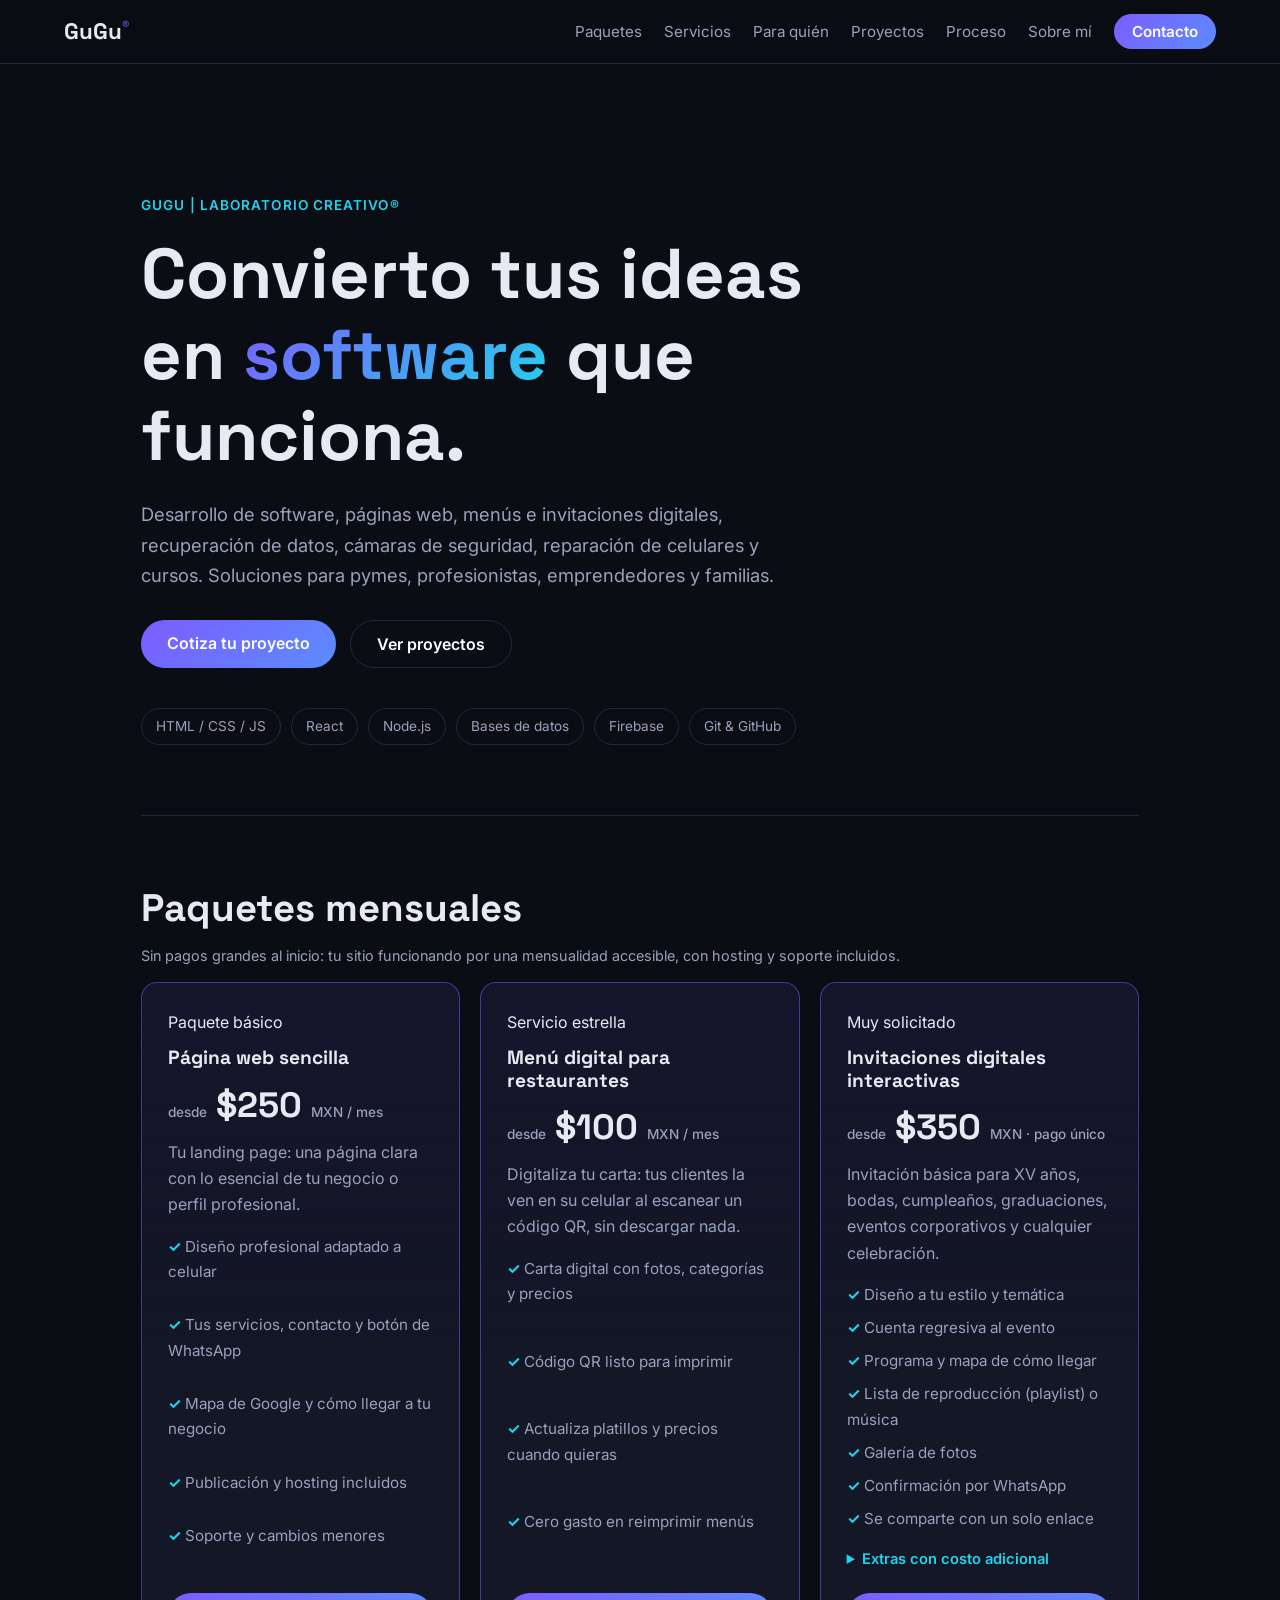
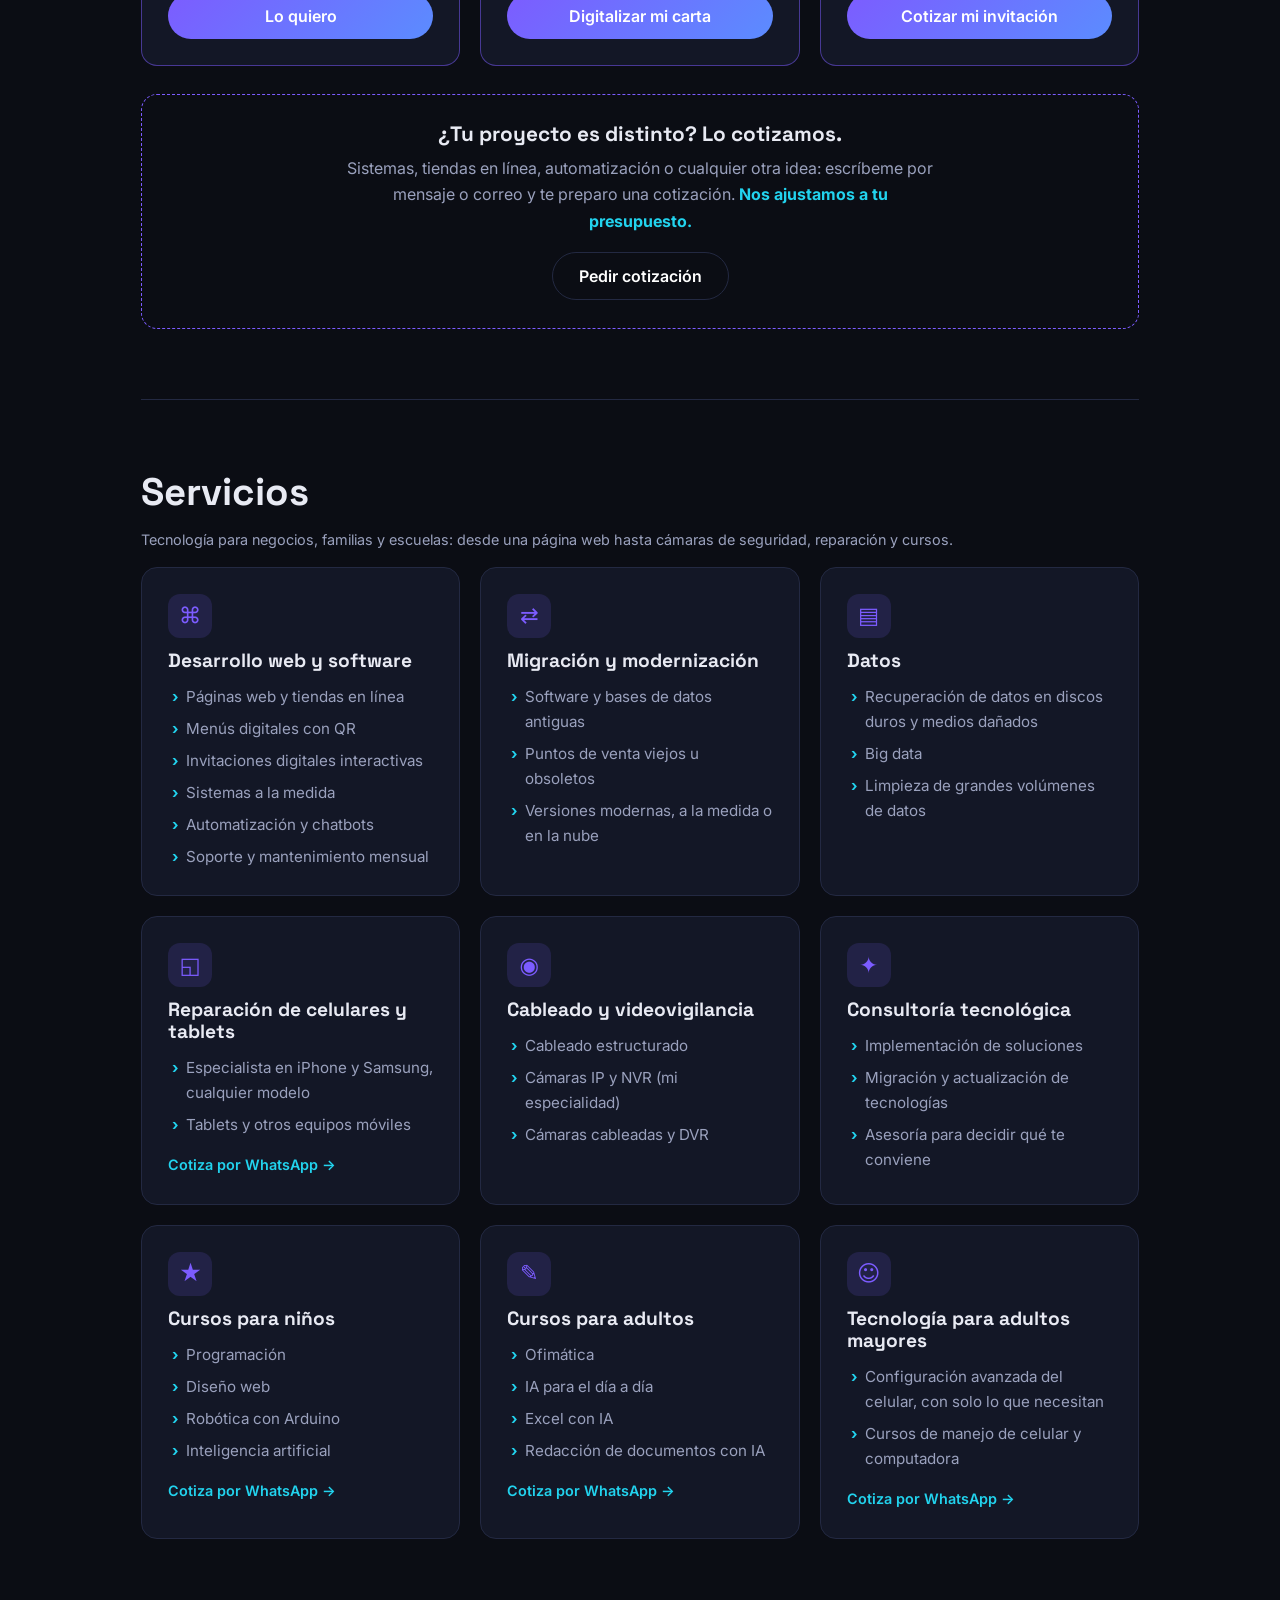
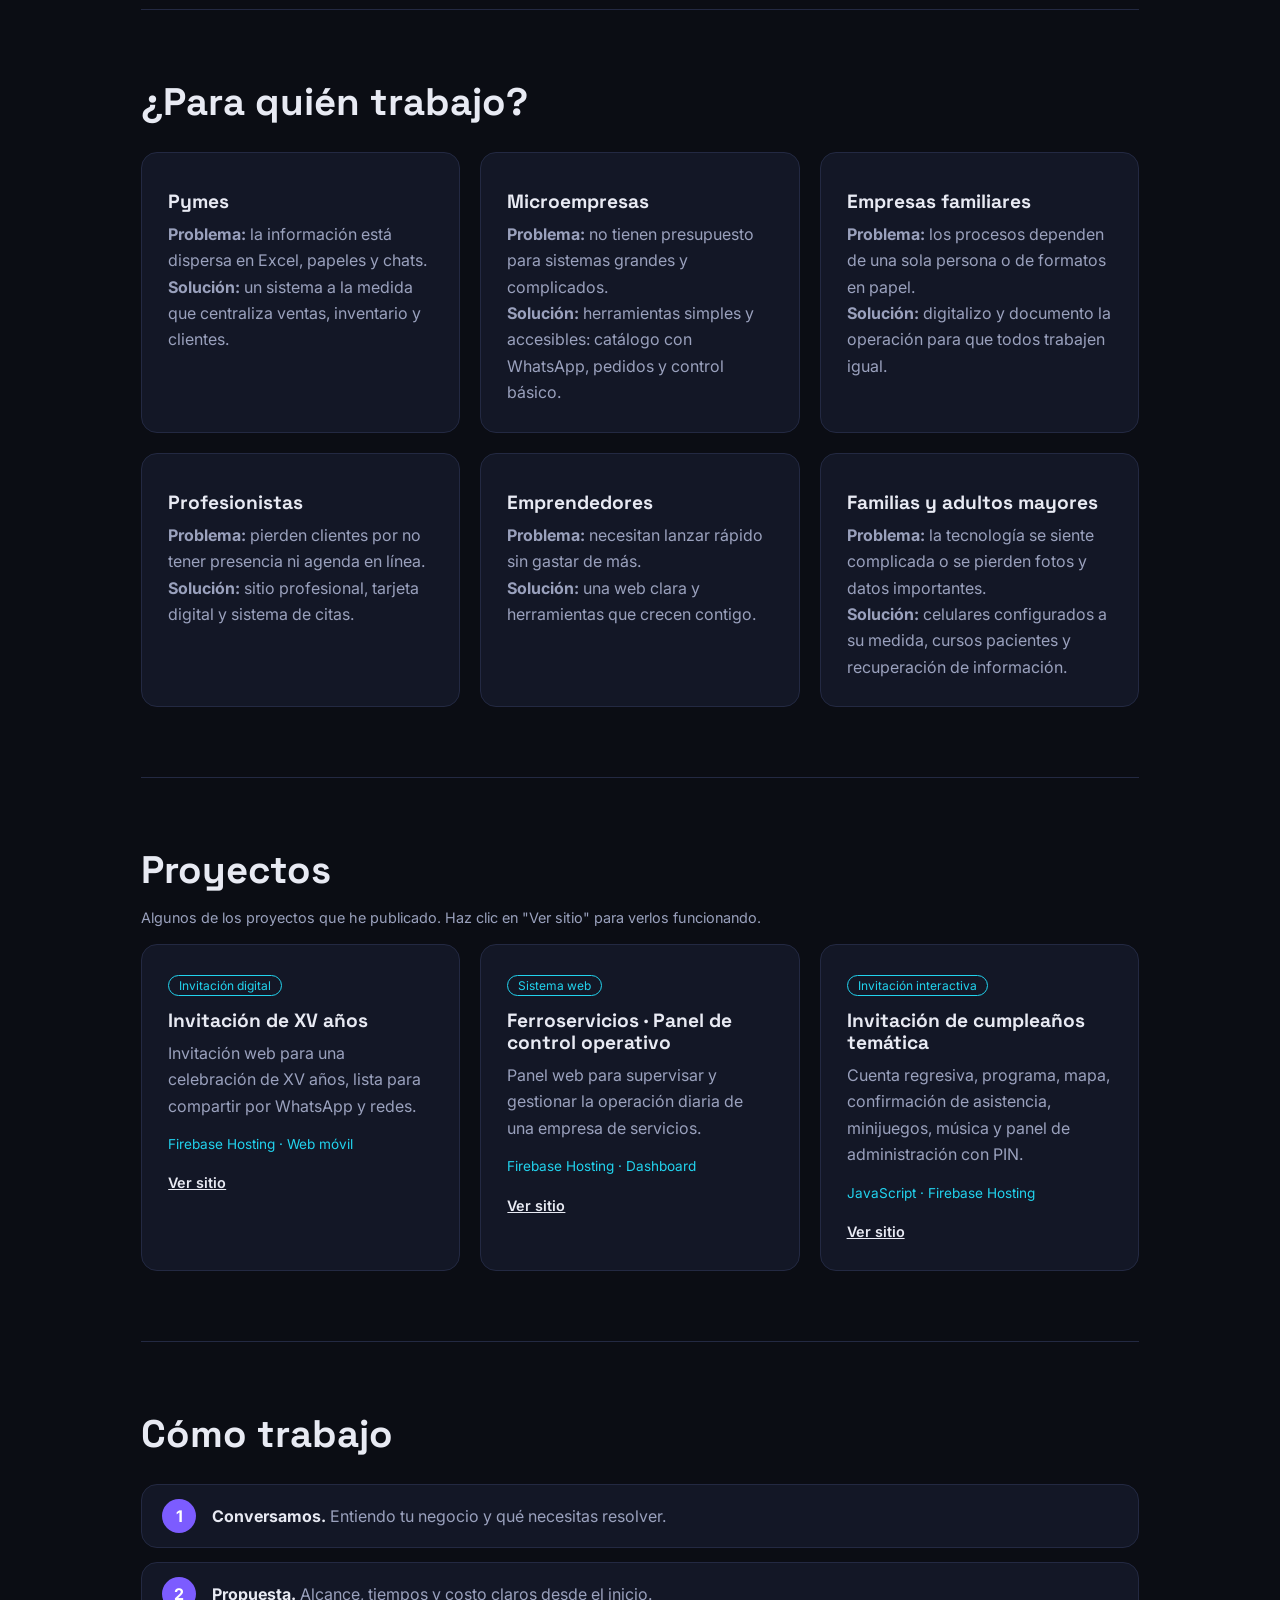
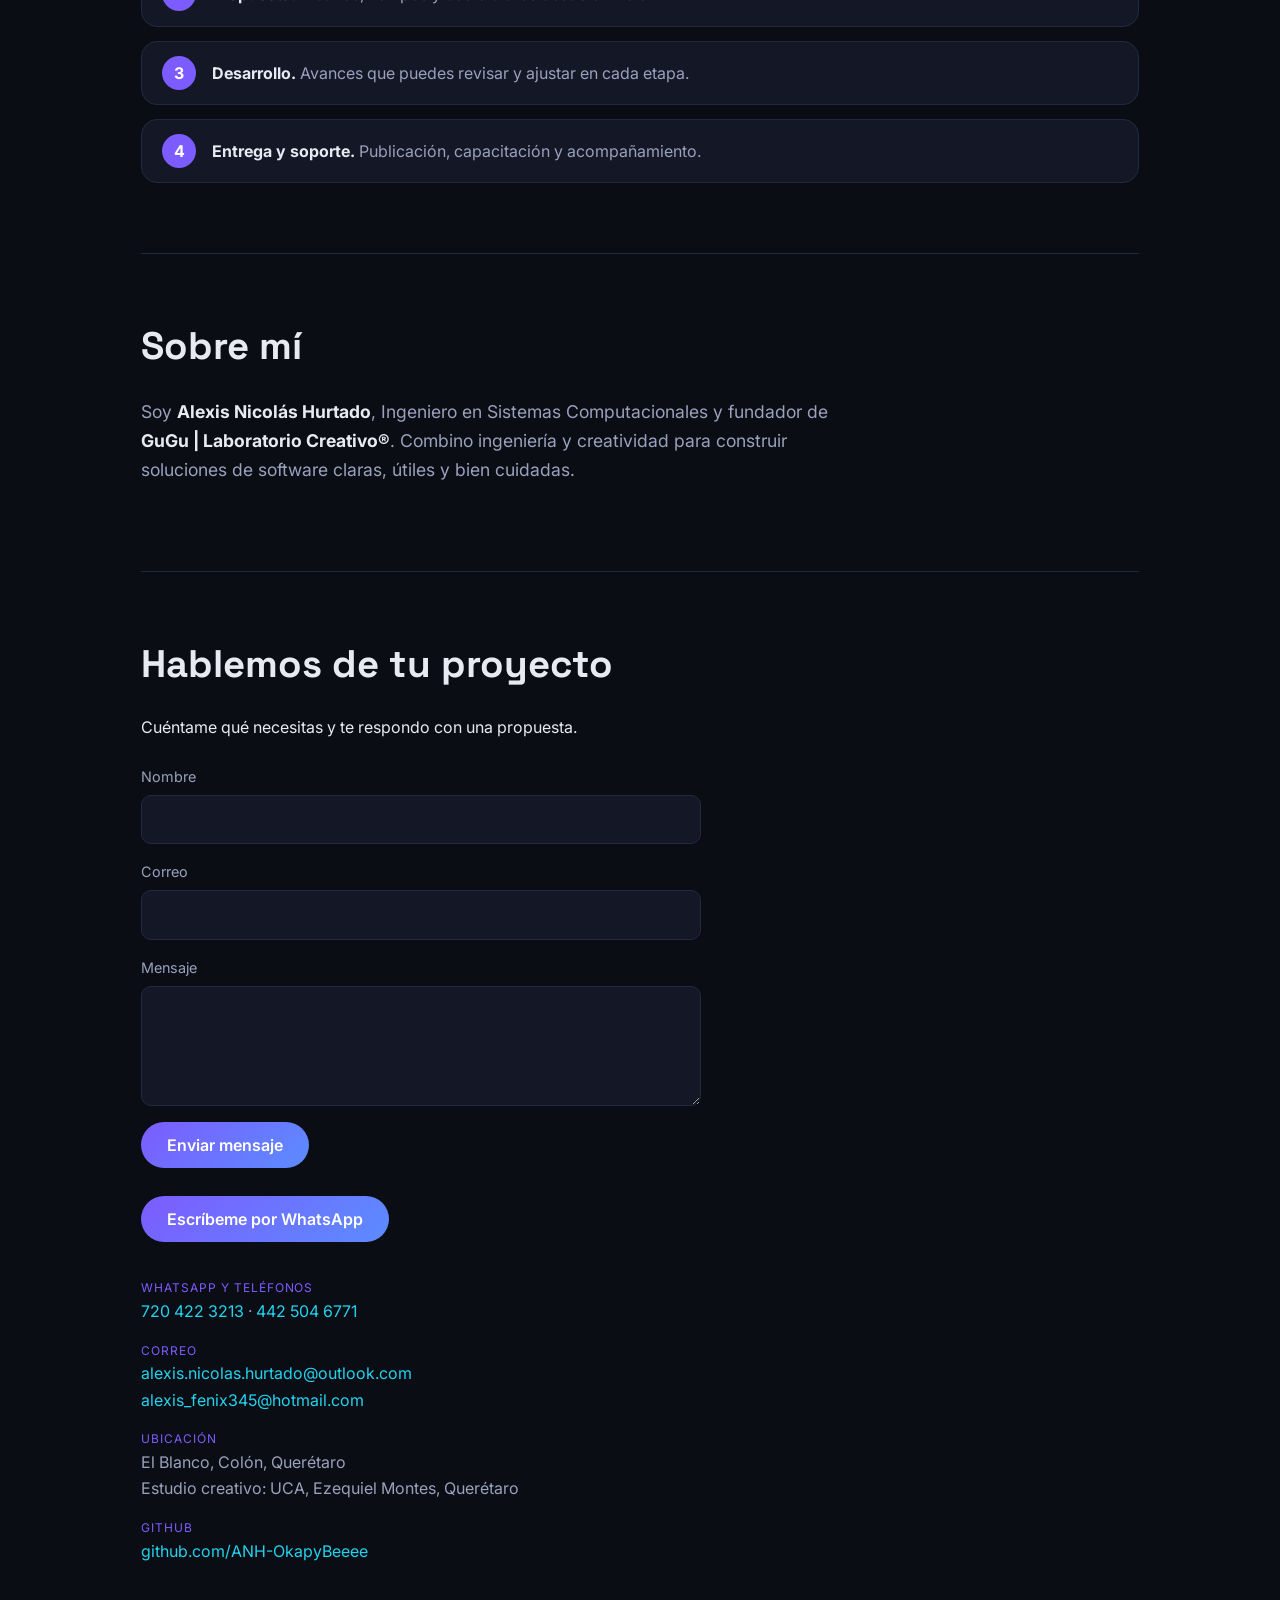
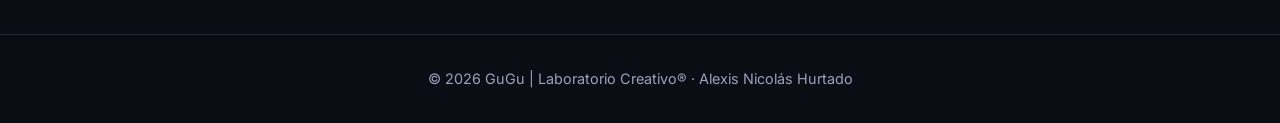
==== public/index.html @ ed6b451b "Sitio de GuGu | Laboratorio Creativo" ====
﻿<!doctype html>
<html lang="es">
<head>
  <meta charset="utf-8">
  <meta name="viewport" content="width=device-width, initial-scale=1">
  <title>GuGu | Laboratorio Creativo® — Desarrollo de software a la medida</title>
  <meta name="description" content="GuGu | Laboratorio Creativo®: desarrollo de sitios web, sistemas a la medida, apps y automatización por Alexis Nicolás Hurtado, Ingeniero en Sistemas Computacionales.">
  <meta name="author" content="Alexis Nicolás Hurtado">
  <meta property="og:title" content="GuGu | Laboratorio Creativo®">
  <meta property="og:description" content="Software a la medida: sitios web, sistemas, apps y automatización.">
  <meta property="og:type" content="website">
  <meta name="theme-color" content="#0b0d14">
  <link rel="icon" href="data:image/svg+xml,%3Csvg xmlns='http://www.w3.org/2000/svg' viewBox='0 0 100 100'%3E%3Crect width='100' height='100' rx='22' fill='%230b0d14'/%3E%3Ctext x='50' y='66' font-size='52' font-family='Arial' font-weight='700' text-anchor='middle' fill='%237c5cff'%3EG%3C/text%3E%3C/svg%3E">
  <link rel="preconnect" href="https://fonts.googleapis.com">
  <link rel="preconnect" href="https://fonts.gstatic.com" crossorigin>
  <link href="https://fonts.googleapis.com/css2?family=Space+Grotesk:wght@500;700&family=Inter:wght@400;500;600&display=swap" rel="stylesheet">
  <link rel="stylesheet" href="styles.css">
</head>
<body>
  <header class="nav">
    <a class="brand" href="#inicio">GuGu<span>®</span></a>
    <nav>
      <a href="#paquetes">Paquetes</a>
      <a href="#servicios">Servicios</a>
      <a href="#para-quien">Para quién</a>
      <a href="#proyectos">Proyectos</a>
      <a href="#proceso">Proceso</a>
      <a href="#sobre-mi">Sobre mí</a>
      <a class="btn btn-sm" href="#contacto">Contacto</a>
    </nav>
  </header>

  <main>
    <section id="inicio" class="hero">
      <p class="eyebrow">GuGu | Laboratorio Creativo®</p>
      <h1>Convierto tus ideas en <em>software</em> que funciona.</h1>
      <p class="lead">Desarrollo de software, páginas web, menús e invitaciones digitales, recuperación de datos, cámaras de seguridad, reparación de celulares y cursos. Soluciones para pymes, profesionistas, emprendedores y familias.</p>
      <div class="cta">
        <a class="btn" href="#contacto">Cotiza tu proyecto</a>
        <a class="btn btn-ghost" href="#proyectos">Ver proyectos</a>
      </div>
      <ul class="stack" aria-label="Tecnologías">
        <li>HTML / CSS / JS</li><li>React</li><li>Node.js</li><li>Bases de datos</li><li>Firebase</li><li>Git &amp; GitHub</li>
      </ul>
    </section>

    <section id="paquetes" class="section">
      <h2>Paquetes mensuales</h2>
      <p class="note">Sin pagos grandes al inicio: tu sitio funcionando por una mensualidad accesible, con hosting y soporte incluidos.</p>
      <div class="grid plans">
        <article class="card plan featured">
          <span class="tag">Paquete básico</span>
          <h3>Página web sencilla</h3>
          <p class="price"><small>desde</small> $250 <small>MXN / mes</small></p>
          <p>Tu landing page: una página clara con lo esencial de tu negocio o perfil profesional.</p>
          <ul>
            <li>Diseño profesional adaptado a celular</li>
            <li>Tus servicios, contacto y botón de WhatsApp</li>
            <li>Mapa de Google y cómo llegar a tu negocio</li>
            <li>Publicación y hosting incluidos</li>
            <li>Soporte y cambios menores</li>
          </ul>
          <a class="btn" href="#contacto">Lo quiero</a>
        </article>
        <article class="card plan featured">
          <span class="tag">Servicio estrella</span>
          <h3>Menú digital para restaurantes</h3>
          <p class="price"><small>desde</small> $100 <small>MXN / mes</small></p>
          <p>Digitaliza tu carta: tus clientes la ven en su celular al escanear un código QR, sin descargar nada.</p>
          <ul>
            <li>Carta digital con fotos, categorías y precios</li>
            <li>Código QR listo para imprimir</li>
            <li>Actualiza platillos y precios cuando quieras</li>
            <li>Cero gasto en reimprimir menús</li>
          </ul>
          <a class="btn" href="#contacto">Digitalizar mi carta</a>
        </article>
        <article class="card plan featured">
          <span class="tag">Muy solicitado</span>
          <h3>Invitaciones digitales interactivas</h3>
          <p class="price"><small>desde</small> $350 <small>MXN · pago único</small></p>
          <p>Invitación básica para XV años, bodas, cumpleaños, graduaciones, eventos corporativos y cualquier celebración.</p>
          <ul>
            <li>Diseño a tu estilo y temática</li>
            <li>Cuenta regresiva al evento</li>
            <li>Programa y mapa de cómo llegar</li>
            <li>Lista de reproducción (playlist) o música</li>
            <li>Galería de fotos</li>
            <li>Confirmación por WhatsApp</li>
            <li>Se comparte con un solo enlace</li>
          </ul>
          <details class="extras">
            <summary>Extras con costo adicional</summary>
            <ul>
              <li>QR único para cada invitado</li>
              <li>Lista de invitados y control de asistencia</li>
              <li>Pases personalizados con número de personas</li>
              <li>Confirmación de asistencia en línea con panel de administración</li>
              <li>Mesa de regalos y datos bancarios</li>
              <li>Minijuegos y experiencias interactivas</li>
              <li>Dominio propio y animaciones a la medida</li>
            </ul>
          </details>
          <a class="btn" href="#contacto">Cotizar mi invitación</a>
        </article>
      </div>
      <div class="budget">
        <h3>¿Tu proyecto es distinto? Lo cotizamos.</h3>
        <p>Sistemas, tiendas en línea, automatización o cualquier otra idea: escríbeme por mensaje o correo y te preparo una cotización. <strong>Nos ajustamos a tu presupuesto.</strong></p>
        <a class="btn btn-ghost" href="#contacto">Pedir cotización</a>
      </div>
    </section>

    <section id="servicios" class="section">
      <h2>Servicios</h2>
      <p class="note">Tecnología para negocios, familias y escuelas: desde una página web hasta cámaras de seguridad, reparación y cursos.</p>
      <div class="grid">
        <article class="card">
          <div class="icon">⌘</div>
          <h3>Desarrollo web y software</h3>
          <ul class="list">
            <li>Páginas web y tiendas en línea</li>
            <li>Menús digitales con QR</li>
            <li>Invitaciones digitales interactivas</li>
            <li>Sistemas a la medida</li>
            <li>Automatización y chatbots</li>
            <li>Soporte y mantenimiento mensual</li>
          </ul>
        </article>
        <article class="card">
          <div class="icon">⇄</div>
          <h3>Migración y modernización</h3>
          <ul class="list">
            <li>Software y bases de datos antiguas</li>
            <li>Puntos de venta viejos u obsoletos</li>
            <li>Versiones modernas, a la medida o en la nube</li>
          </ul>
        </article>
        <article class="card">
          <div class="icon">▤</div>
          <h3>Datos</h3>
          <ul class="list">
            <li>Recuperación de datos en discos duros y medios dañados</li>
            <li>Big data</li>
            <li>Limpieza de grandes volúmenes de datos</li>
          </ul>
        </article>
        <article class="card">
          <div class="icon">◱</div>
          <h3>Reparación de celulares y tablets</h3>
          <ul class="list">
            <li>Especialista en iPhone y Samsung, cualquier modelo</li>
            <li>Tablets y otros equipos móviles</li>
          </ul>
          <a class="quote" href="https://wa.me/527204223213?text=Hola%2C%20quiero%20cotizar%20la%20reparaci%C3%B3n%20de%20mi%20equipo" target="_blank" rel="noopener">Cotiza por WhatsApp →</a>
        </article>
        <article class="card">
          <div class="icon">◉</div>
          <h3>Cableado y videovigilancia</h3>
          <ul class="list">
            <li>Cableado estructurado</li>
            <li>Cámaras IP y NVR (mi especialidad)</li>
            <li>Cámaras cableadas y DVR</li>
          </ul>
        </article>
        <article class="card">
          <div class="icon">✦</div>
          <h3>Consultoría tecnológica</h3>
          <ul class="list">
            <li>Implementación de soluciones</li>
            <li>Migración y actualización de tecnologías</li>
            <li>Asesoría para decidir qué te conviene</li>
          </ul>
        </article>
        <article class="card">
          <div class="icon">★</div>
          <h3>Cursos para niños</h3>
          <ul class="list">
            <li>Programación</li>
            <li>Diseño web</li>
            <li>Robótica con Arduino</li>
            <li>Inteligencia artificial</li>
          </ul>
          <a class="quote" href="https://wa.me/527204223213?text=Hola%2C%20quiero%20informes%20de%20los%20cursos%20para%20ni%C3%B1os" target="_blank" rel="noopener">Cotiza por WhatsApp →</a>
        </article>
        <article class="card">
          <div class="icon">✎</div>
          <h3>Cursos para adultos</h3>
          <ul class="list">
            <li>Ofimática</li>
            <li>IA para el día a día</li>
            <li>Excel con IA</li>
            <li>Redacción de documentos con IA</li>
          </ul>
          <a class="quote" href="https://wa.me/527204223213?text=Hola%2C%20quiero%20informes%20de%20los%20cursos%20para%20adultos" target="_blank" rel="noopener">Cotiza por WhatsApp →</a>
        </article>
        <article class="card">
          <div class="icon">☺</div>
          <h3>Tecnología para adultos mayores</h3>
          <ul class="list">
            <li>Configuración avanzada del celular, con solo lo que necesitan</li>
            <li>Cursos de manejo de celular y computadora</li>
          </ul>
          <a class="quote" href="https://wa.me/527204223213?text=Hola%2C%20quiero%20informes%20para%20un%20adulto%20mayor" target="_blank" rel="noopener">Cotiza por WhatsApp →</a>
        </article>
      </div>
    </section>

    <section id="para-quien" class="section">
      <h2>¿Para quién trabajo?</h2>
      <div class="grid">
        <article class="card">
          <h3>Pymes</h3>
          <p class="who"><strong>Problema:</strong> la información está dispersa en Excel, papeles y chats.</p>
          <p><strong>Solución:</strong> un sistema a la medida que centraliza ventas, inventario y clientes.</p>
        </article>
        <article class="card">
          <h3>Microempresas</h3>
          <p class="who"><strong>Problema:</strong> no tienen presupuesto para sistemas grandes y complicados.</p>
          <p><strong>Solución:</strong> herramientas simples y accesibles: catálogo con WhatsApp, pedidos y control básico.</p>
        </article>
        <article class="card">
          <h3>Empresas familiares</h3>
          <p class="who"><strong>Problema:</strong> los procesos dependen de una sola persona o de formatos en papel.</p>
          <p><strong>Solución:</strong> digitalizo y documento la operación para que todos trabajen igual.</p>
        </article>
        <article class="card">
          <h3>Profesionistas</h3>
          <p class="who"><strong>Problema:</strong> pierden clientes por no tener presencia ni agenda en línea.</p>
          <p><strong>Solución:</strong> sitio profesional, tarjeta digital y sistema de citas.</p>
        </article>
        <article class="card">
          <h3>Emprendedores</h3>
          <p class="who"><strong>Problema:</strong> necesitan lanzar rápido sin gastar de más.</p>
          <p><strong>Solución:</strong> una web clara y herramientas que crecen contigo.</p>
        </article>
        <article class="card">
          <h3>Familias y adultos mayores</h3>
          <p class="who"><strong>Problema:</strong> la tecnología se siente complicada o se pierden fotos y datos importantes.</p>
          <p><strong>Solución:</strong> celulares configurados a su medida, cursos pacientes y recuperación de información.</p>
        </article>
      </div>
    </section>

    <section id="proyectos" class="section">
      <h2>Proyectos</h2>
      <p class="note">Algunos de los proyectos que he publicado. Haz clic en "Ver sitio" para verlos funcionando.</p>
      <div class="grid">
        <article class="card project">
          <span class="tag">Invitación digital</span>
          <h3>Invitación de XV años</h3>
          <p>Invitación web para una celebración de XV años, lista para compartir por WhatsApp y redes.</p>
          <p class="tech">Firebase Hosting · Web móvil</p>
          <div class="links"><a href="https://misxv-betzylupita-gugulab.web.app/" target="_blank" rel="noopener">Ver sitio</a></div>
        </article>
        <article class="card project">
          <span class="tag">Sistema web</span>
          <h3>Ferroservicios · Panel de control operativo</h3>
          <p>Panel web para supervisar y gestionar la operación diaria de una empresa de servicios.</p>
          <p class="tech">Firebase Hosting · Dashboard</p>
          <div class="links"><a href="https://sio-fs-tk.web.app/" target="_blank" rel="noopener">Ver sitio</a></div>
        </article>
        <article class="card project">
          <span class="tag">Invitación interactiva</span>
          <h3>Invitación de cumpleaños temática</h3>
          <p>Cuenta regresiva, programa, mapa, confirmación de asistencia, minijuegos, música y panel de administración con PIN.</p>
          <p class="tech">JavaScript · Firebase Hosting</p>
          <div class="links"><a href="https://micumple-zaid-emmanuel-gugulab.web.app/" target="_blank" rel="noopener">Ver sitio</a></div>
        </article>
      </div>
    </section>

    <section id="proceso" class="section">
      <h2>Cómo trabajo</h2>
      <ol class="steps">
        <li><strong>Conversamos.</strong> Entiendo tu negocio y qué necesitas resolver.</li>
        <li><strong>Propuesta.</strong> Alcance, tiempos y costo claros desde el inicio.</li>
        <li><strong>Desarrollo.</strong> Avances que puedes revisar y ajustar en cada etapa.</li>
        <li><strong>Entrega y soporte.</strong> Publicación, capacitación y acompañamiento.</li>
      </ol>
    </section>

    <section id="sobre-mi" class="section about">
      <h2>Sobre mí</h2>
      <p>Soy <strong>Alexis Nicolás Hurtado</strong>, Ingeniero en Sistemas Computacionales y fundador de <strong>GuGu | Laboratorio Creativo®</strong>. Combino ingeniería y creatividad para construir soluciones de software claras, útiles y bien cuidadas.</p>
    </section>

    <section id="contacto" class="section contact">
      <h2>Hablemos de tu proyecto</h2>
      <p>Cuéntame qué necesitas y te respondo con una propuesta.</p>
      <form id="form">
        <label>Nombre<input name="nombre" required autocomplete="name"></label>
        <label>Correo<input name="correo" type="email" required autocomplete="email"></label>
        <label>Mensaje<textarea name="mensaje" rows="4" required></textarea></label>
        <button class="btn" type="submit">Enviar mensaje</button>
      </form>
      <p class="wa"><a class="btn" href="https://wa.me/527204223213?text=Hola%2C%20quiero%20cotizar%20un%20proyecto" target="_blank" rel="noopener">Escríbeme por WhatsApp</a></p>
      <ul class="info">
        <li><span>WhatsApp y teléfonos</span>
          <a href="https://wa.me/527204223213" target="_blank" rel="noopener">720 422 3213</a> · <a href="https://wa.me/524425046771" target="_blank" rel="noopener">442 504 6771</a></li>
        <li><span>Correo</span>
          <a id="mail" href="mailto:alexis.nicolas.hurtado@outlook.com">alexis.nicolas.hurtado@outlook.com</a><br>
          <a href="mailto:alexis_fenix345@hotmail.com">alexis_fenix345@hotmail.com</a></li>
        <li><span>Ubicación</span> El Blanco, Colón, Querétaro<br>Estudio creativo: UCA, Ezequiel Montes, Querétaro</li>
        <li><span>GitHub</span> <a href="https://github.com/ANH-OkapyBeeee" target="_blank" rel="noopener">github.com/ANH-OkapyBeeee</a></li>
      </ul>
    </section>
  </main>

  <footer>
    <p>© <span id="year"></span> GuGu | Laboratorio Creativo® · Alexis Nicolás Hurtado</p>
  </footer>

  <script src="script.js"></script>
</body>
</html>
---- public/styles.css ----
:root {
  --bg: #0b0d14;
  --surface: #131726;
  --border: #232942;
  --text: #e8eaf3;
  --muted: #9aa1bd;
  --accent: #7c5cff;
  --accent-2: #22d3ee;
  --radius: 16px;
}

* { box-sizing: border-box; }
html { scroll-behavior: smooth; }

body {
  margin: 0;
  background: var(--bg);
  color: var(--text);
  font: 400 1rem/1.65 "Inter", system-ui, sans-serif;
}

h1, h2, h3, .brand { font-family: "Space Grotesk", "Inter", sans-serif; line-height: 1.15; }
a { color: inherit; }

.nav {
  position: sticky; top: 0; z-index: 10;
  display: flex; justify-content: space-between; align-items: center;
  padding: 14px max(16px, 5vw);
  background: rgba(11, 13, 20, .85);
  backdrop-filter: blur(10px);
  border-bottom: 1px solid var(--border);
}
.brand { font-weight: 700; font-size: 1.4rem; text-decoration: none; }
.brand span { color: var(--accent); font-size: .9rem; vertical-align: super; }
.nav nav { display: flex; align-items: center; gap: 22px; }
.nav nav a { text-decoration: none; color: var(--muted); font-size: .95rem; }
.nav nav a:hover { color: var(--text); }

.btn {
  display: inline-block;
  padding: 13px 26px;
  border: 0; border-radius: 999px;
  background: linear-gradient(135deg, var(--accent), #5b8cff);
  color: #fff !important;
  font: 600 1rem "Inter", sans-serif;
  text-decoration: none; cursor: pointer;
  transition: transform .15s, box-shadow .15s;
}
.btn:hover { transform: translateY(-2px); box-shadow: 0 10px 30px rgba(124, 92, 255, .35); }
.btn-sm { padding: 8px 18px; font-size: .9rem; }
.btn-ghost { background: transparent; border: 1px solid var(--border); }
.btn-ghost:hover { border-color: var(--accent); box-shadow: none; }

main { max-width: 1100px; margin: 0 auto; padding: 0 max(16px, 4vw); }

.hero { padding: clamp(60px, 12vw, 130px) 0 70px; }
.eyebrow { color: var(--accent-2); font-weight: 600; letter-spacing: .08em; text-transform: uppercase; font-size: .85rem; margin: 0 0 18px; }
.hero h1 { font-size: clamp(2.3rem, 6vw, 4.4rem); margin: 0 0 22px; max-width: 16ch; }
.hero em { font-style: normal; background: linear-gradient(135deg, var(--accent), var(--accent-2)); -webkit-background-clip: text; background-clip: text; color: transparent; }
.lead { color: var(--muted); font-size: 1.15rem; max-width: 56ch; }
.cta { display: flex; flex-wrap: wrap; gap: 14px; margin: 30px 0 40px; }
.stack { display: flex; flex-wrap: wrap; gap: 10px; list-style: none; padding: 0; margin: 0; }
.stack li { padding: 6px 14px; border: 1px solid var(--border); border-radius: 999px; color: var(--muted); font-size: .85rem; }

.section { padding: 70px 0; border-top: 1px solid var(--border); }
.section h2 { font-size: clamp(1.7rem, 3.5vw, 2.4rem); margin: 0 0 28px; }
.note { color: var(--muted); font-size: .9rem; margin-top: -14px; }

.grid { display: grid; grid-template-columns: repeat(auto-fit, minmax(240px, 1fr)); gap: 20px; }
.card {
  background: var(--surface);
  border: 1px solid var(--border);
  border-radius: var(--radius);
  padding: 26px;
  transition: border-color .2s, transform .2s;
}
.card:hover { border-color: var(--accent); transform: translateY(-3px); }
.card h3 { margin: 12px 0 8px; font-size: 1.2rem; }
.card p { margin: 0; color: var(--muted); }
.icon { width: 44px; height: 44px; display: grid; place-items: center; border-radius: 12px; background: rgba(124, 92, 255, .15); color: var(--accent); font-size: 1.4rem; }

.plans { grid-template-columns: repeat(auto-fit, minmax(270px, 1fr)); }
.plan { display: flex; flex-direction: column; }
.plan.featured { border-color: rgba(124, 92, 255, .5); background: linear-gradient(180deg, rgba(124, 92, 255, .1), var(--surface) 55%); }
.plan .tag, .project .tag { align-self: flex-start; }
.price { font: 700 2.2rem "Space Grotesk", sans-serif; color: var(--text) !important; margin: 4px 0 12px !important; }
.price small { font: 500 .85rem "Inter", sans-serif; color: var(--muted); }
.plan ul { list-style: none; padding: 0; margin: 16px 0 24px; display: grid; gap: 8px; color: var(--muted); font-size: .95rem; flex: 1; }
.plan li::before { content: "✓ "; color: var(--accent-2); font-weight: 700; }
.extras { margin: -8px 0 22px; color: var(--muted); font-size: .92rem; }
.extras summary { cursor: pointer; color: var(--accent-2); font-weight: 600; }
.extras ul { margin: 12px 0 0; flex: none; }
.plan .btn { text-align: center; }
.budget { margin-top: 28px; padding: 28px; border: 1px dashed var(--accent); border-radius: var(--radius); text-align: center; }
.budget h3 { margin: 0 0 8px; font-size: 1.3rem; }
.budget p { color: var(--muted); max-width: 60ch; margin: 0 auto 18px; }
.budget strong { color: var(--accent-2); }

.project .tag { font-size: .75rem; color: var(--accent-2); border: 1px solid var(--accent-2); border-radius: 999px; padding: 2px 10px; }
.project .tech { margin-top: 14px; font-size: .85rem; color: var(--accent-2); }
.links { display: flex; gap: 16px; margin-top: 16px; font-weight: 600; font-size: .9rem; }
.links a { color: var(--text); }
.links a[aria-disabled="true"] { opacity: .45; pointer-events: none; }

.steps { list-style: none; counter-reset: s; padding: 0; margin: 0; display: grid; gap: 14px; }
.steps li { counter-increment: s; position: relative; padding: 18px 20px 18px 70px; background: var(--surface); border: 1px solid var(--border); border-radius: var(--radius); color: var(--muted); }
.steps li::before { content: counter(s); position: absolute; left: 20px; top: 50%; transform: translateY(-50%); width: 34px; height: 34px; display: grid; place-items: center; border-radius: 50%; background: var(--accent); color: #fff; font-weight: 700; }
.steps strong { color: var(--text); }

.about p { max-width: 65ch; color: var(--muted); font-size: 1.1rem; }
.about strong { color: var(--text); }

.contact form { display: grid; gap: 16px; max-width: 560px; margin-top: 24px; }
.contact label { display: grid; gap: 6px; font-size: .9rem; color: var(--muted); }
.contact input, .contact textarea {
  padding: 12px 14px;
  background: var(--surface); color: var(--text);
  border: 1px solid var(--border); border-radius: 10px;
  font: inherit;
}
.contact input:focus, .contact textarea:focus { outline: 2px solid var(--accent); border-color: transparent; }
.contact button { justify-self: start; }
.wa { margin: 28px 0 0; }
.info { list-style: none; padding: 0; margin: 36px 0 0; display: grid; gap: 16px; color: var(--muted); }
.info span { display: block; font-size: .75rem; letter-spacing: .08em; text-transform: uppercase; color: var(--accent); }
.info a { color: var(--accent-2); text-decoration: none; }
.info a:hover { text-decoration: underline; }

footer { text-align: center; padding: 32px 16px; border-top: 1px solid var(--border); color: var(--muted); font-size: .9rem; }
footer p { margin: 0; }

@media (max-width: 720px) {
  .nav nav a:not(.btn) { display: none; }
}
@media (prefers-reduced-motion: reduce) {
  * { transition: none !important; scroll-behavior: auto !important; }
}

.quote { display: inline-block; margin-top: 16px; color: var(--accent-2); font-weight: 600; font-size: .9rem; text-decoration: none; }
.quote:hover { text-decoration: underline; }
.card ul.list { list-style: none; padding: 0; margin: 12px 0 0; display: grid; gap: 7px; color: var(--muted); font-size: .95rem; }
.card ul.list li { padding-left: 18px; position: relative; }
.card ul.list li::before { content: "›"; position: absolute; left: 4px; color: var(--accent-2); font-weight: 700; }
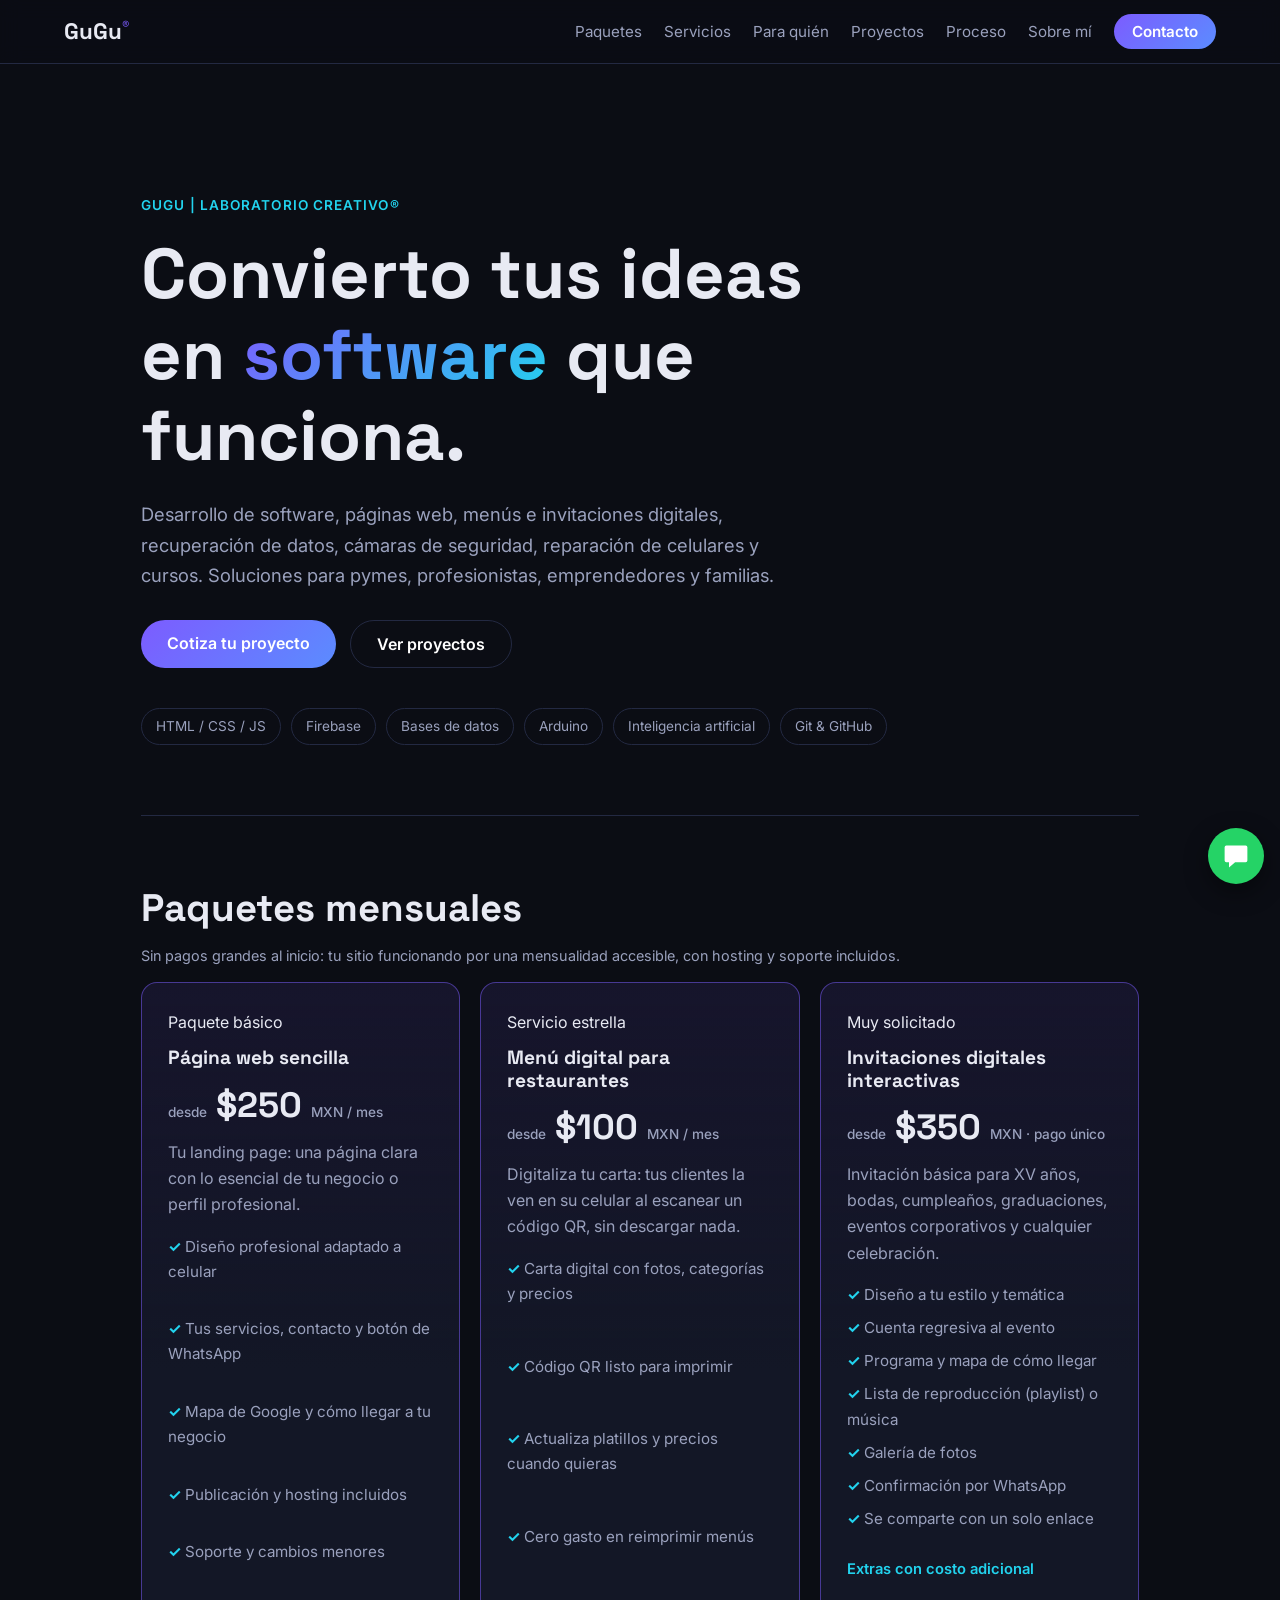
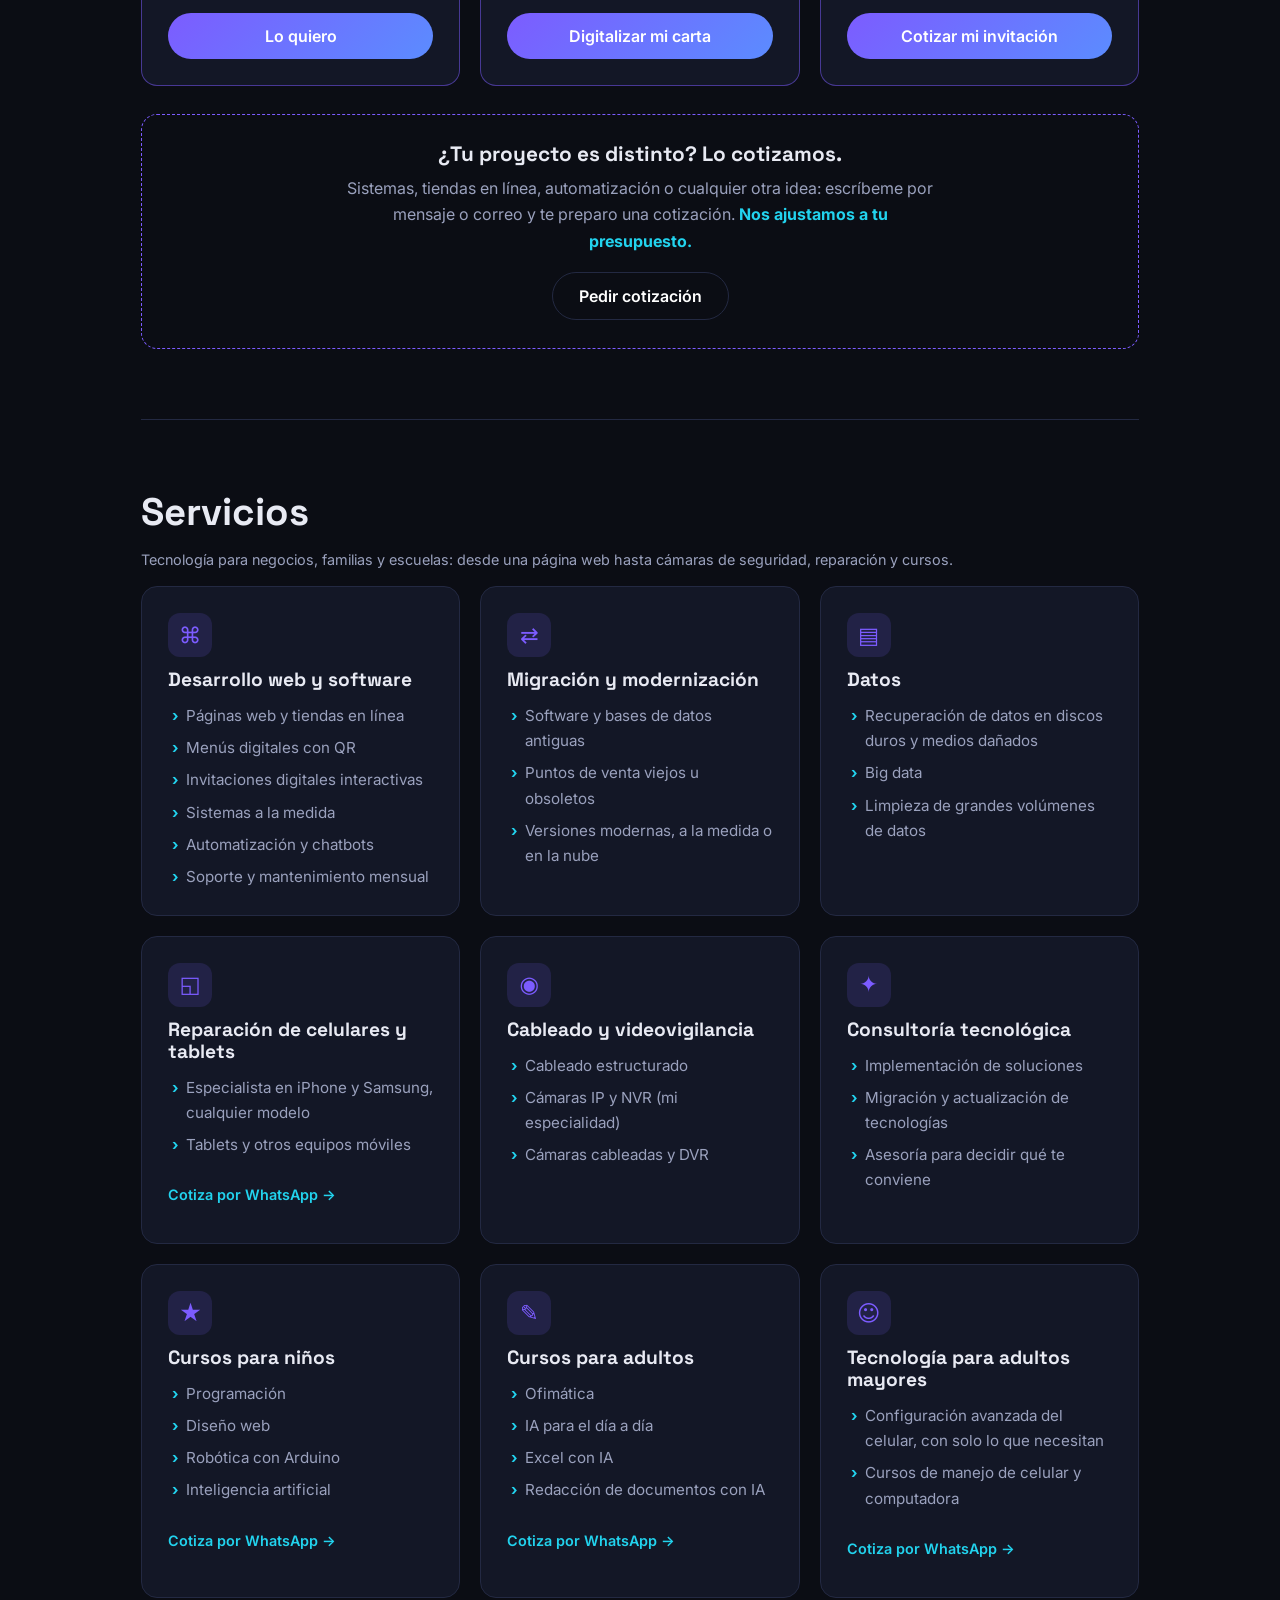
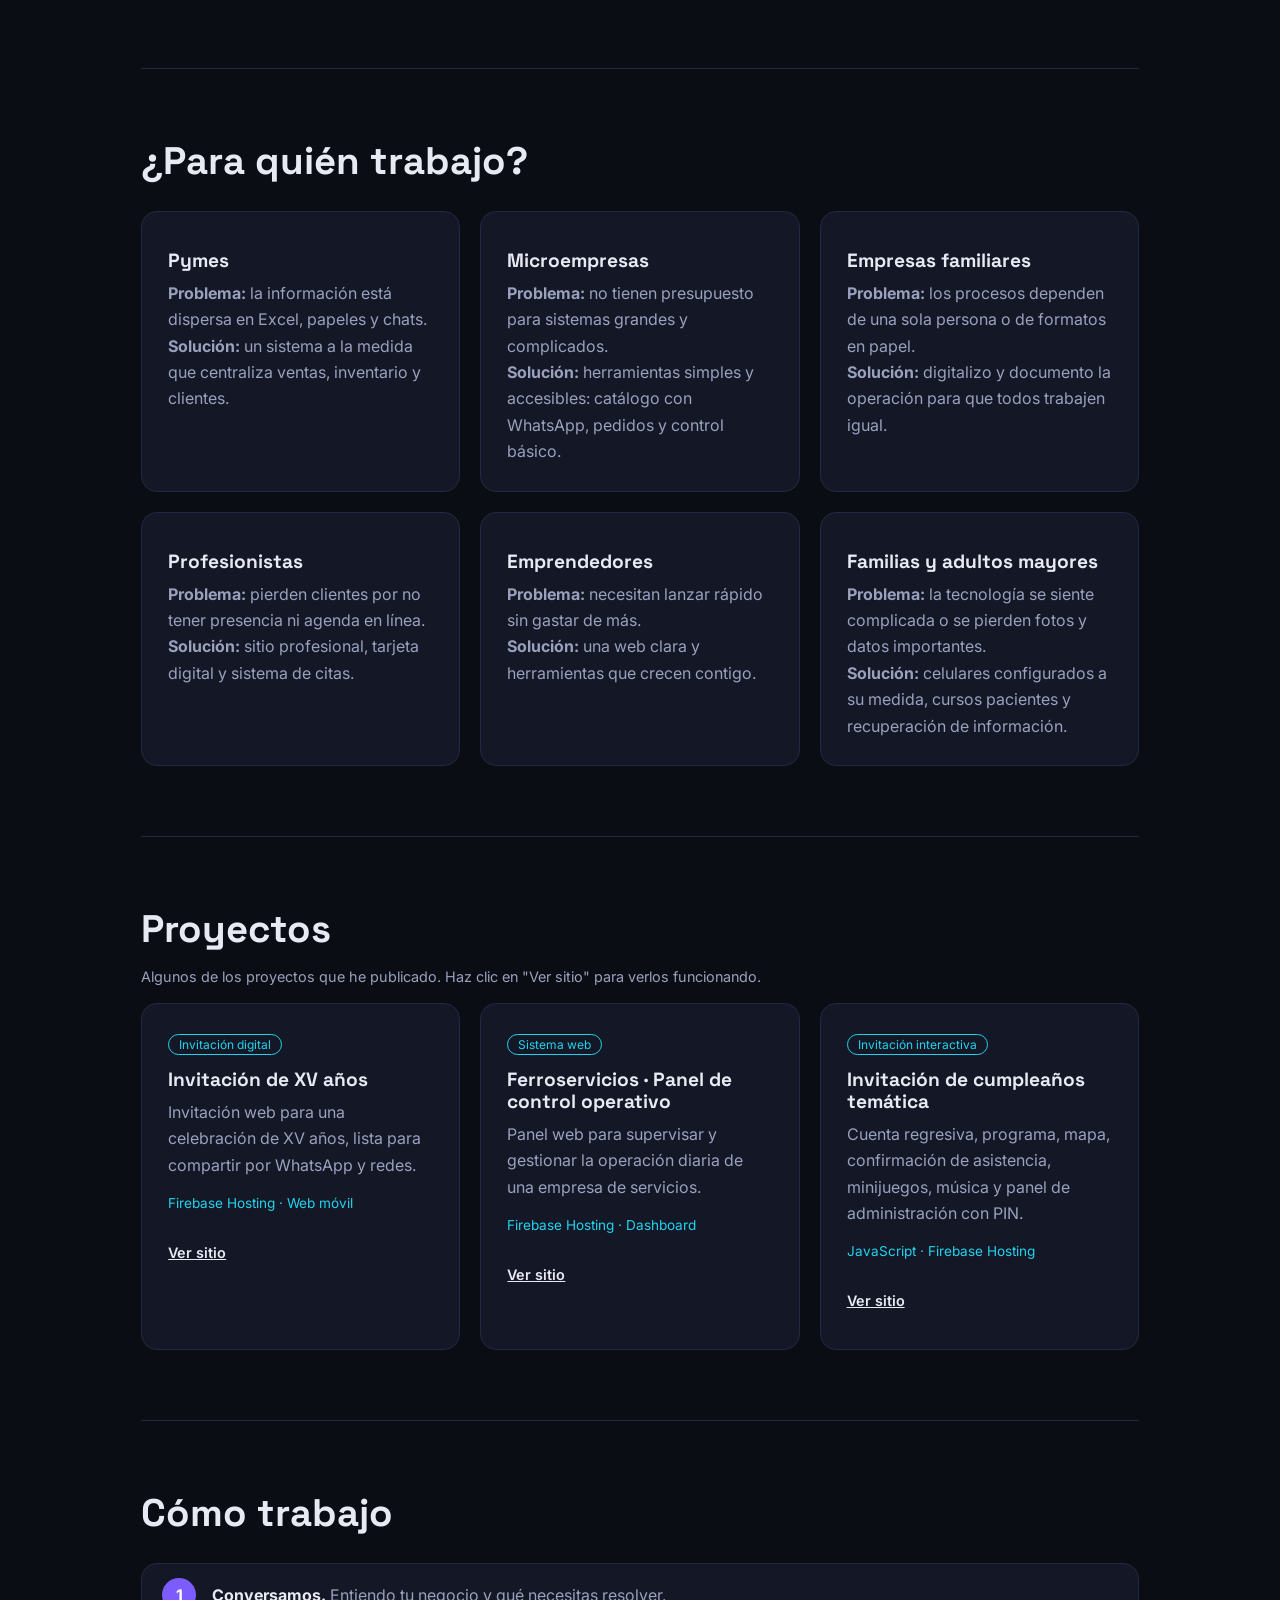
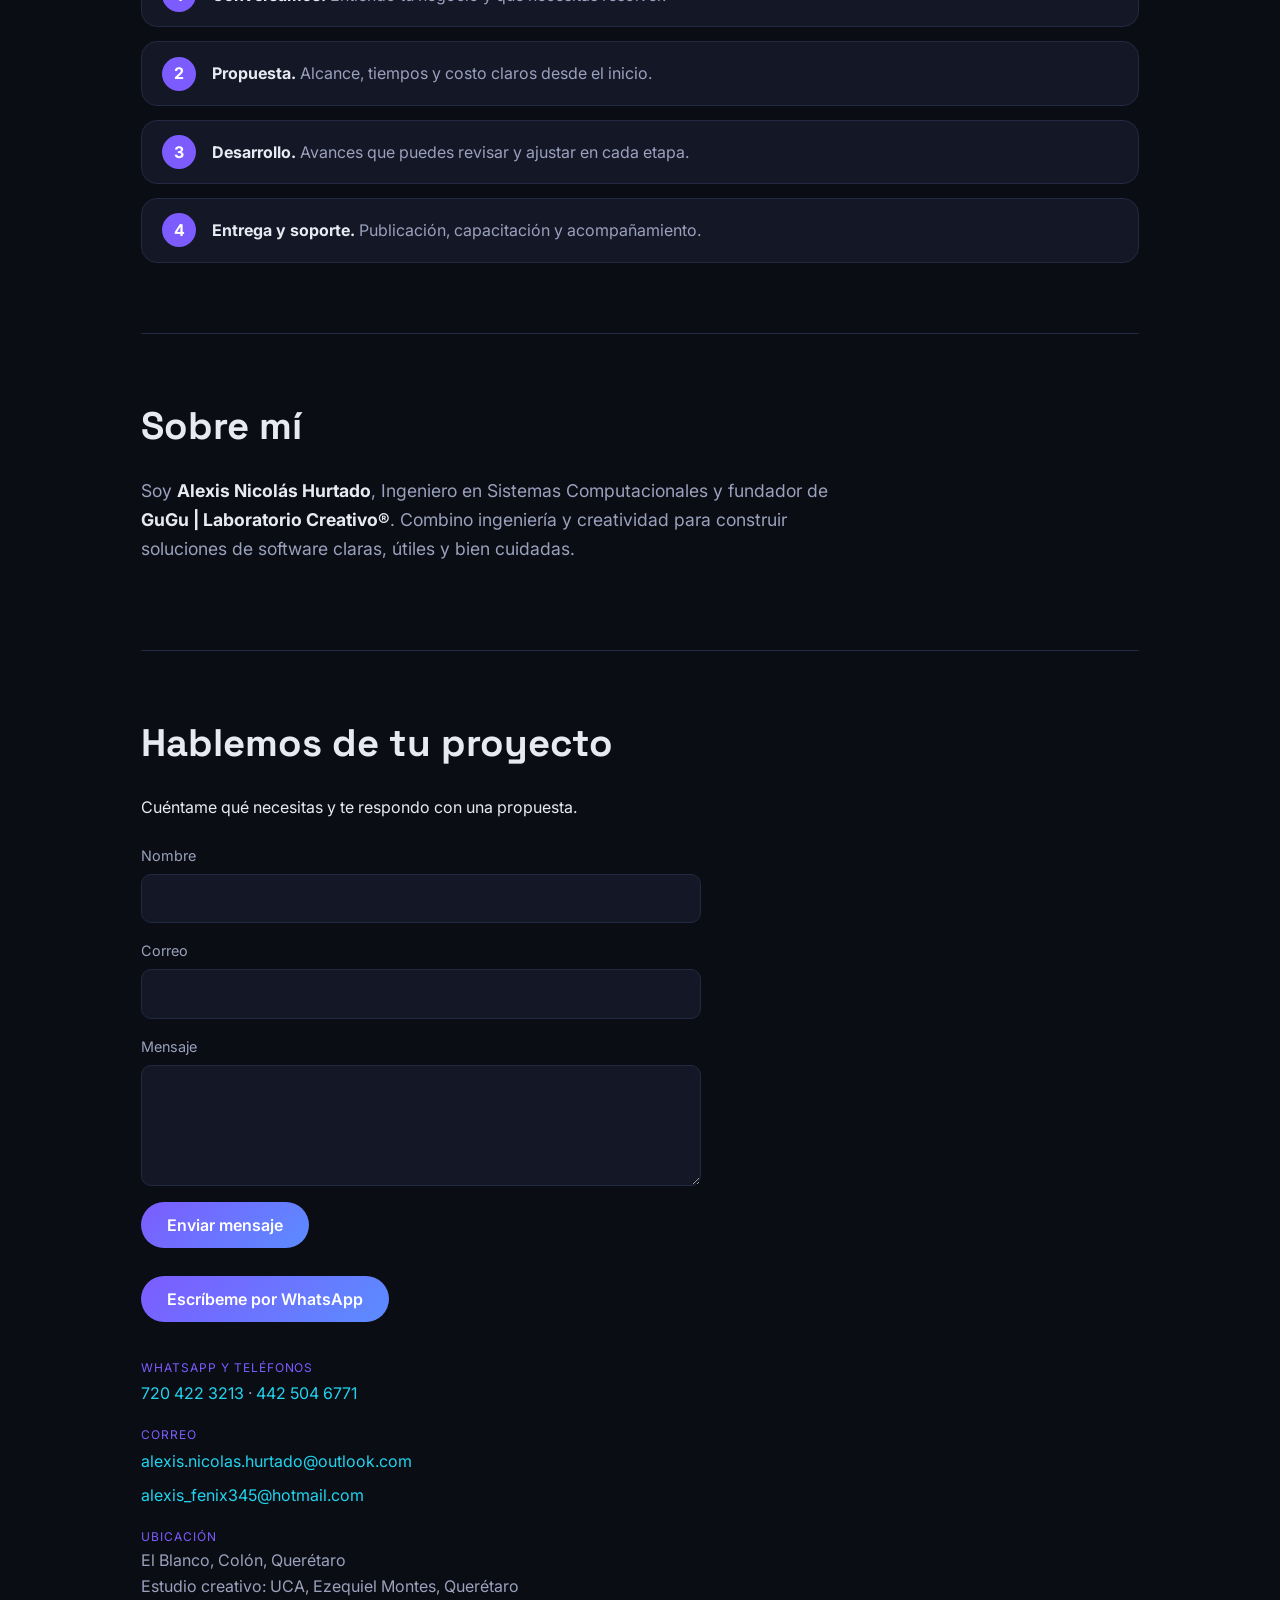
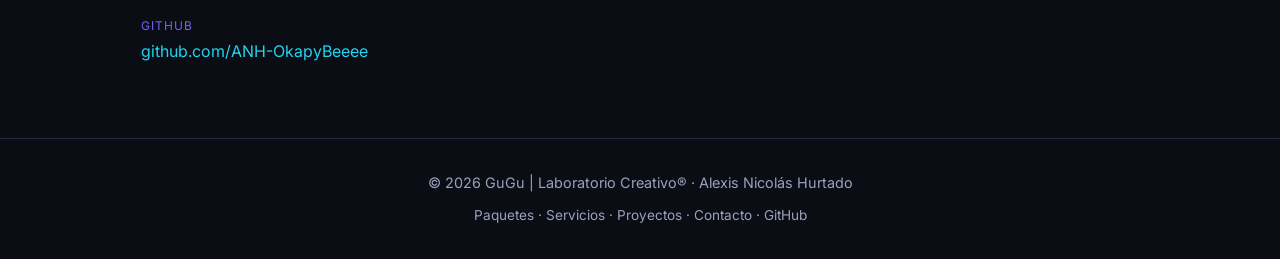
==== commit 77fd0566: "Mejoras: SEO, accesibilidad, WhatsApp flotante, 404 y cabeceras de seguridad" ====
--- a/public/index.html
+++ b/public/index.html
@@ -10,6 +10,25 @@
   <meta property="og:description" content="Software a la medida: sitios web, sistemas, apps y automatización.">
   <meta property="og:type" content="website">
   <meta name="theme-color" content="#0b0d14">
+  <link rel="canonical" href="https://gugu-lab.web.app/">
+  <meta property="og:url" content="https://gugu-lab.web.app/">
+  <meta property="og:locale" content="es_MX">
+  <meta property="og:site_name" content="GuGu | Laboratorio Creativo®">
+  <meta name="twitter:card" content="summary">
+  <script type="application/ld+json">
+  {
+    "@context": "https://schema.org",
+    "@type": "ProfessionalService",
+    "name": "GuGu | Laboratorio Creativo®",
+    "url": "https://gugu-lab.web.app/",
+    "founder": { "@type": "Person", "name": "Alexis Nicolás Hurtado" },
+    "email": "alexis.nicolas.hurtado@outlook.com",
+    "telephone": "+527204223213",
+    "areaServed": "Querétaro, México",
+    "address": { "@type": "PostalAddress", "addressLocality": "Colón", "addressRegion": "Querétaro", "addressCountry": "MX" },
+    "description": "Desarrollo de software, páginas web, menús e invitaciones digitales, recuperación de datos, videovigilancia, reparación de celulares y cursos."
+  }
+  </script>
   <link rel="icon" href="data:image/svg+xml,%3Csvg xmlns='http://www.w3.org/2000/svg' viewBox='0 0 100 100'%3E%3Crect width='100' height='100' rx='22' fill='%230b0d14'/%3E%3Ctext x='50' y='66' font-size='52' font-family='Arial' font-weight='700' text-anchor='middle' fill='%237c5cff'%3EG%3C/text%3E%3C/svg%3E">
   <link rel="preconnect" href="https://fonts.googleapis.com">
   <link rel="preconnect" href="https://fonts.gstatic.com" crossorigin>
@@ -17,10 +36,11 @@
   <link rel="stylesheet" href="styles.css">
 </head>
 <body>
+  <a class="skip" href="#paquetes">Ir al contenido</a>
   <header class="nav">
     <a class="brand" href="#inicio">GuGu<span>®</span></a>
     <nav>
-      <a href="#paquetes">Paquetes</a>
+      <a class="keep" href="#paquetes">Paquetes</a>
       <a href="#servicios">Servicios</a>
       <a href="#para-quien">Para quién</a>
       <a href="#proyectos">Proyectos</a>
@@ -40,7 +60,7 @@
         <a class="btn btn-ghost" href="#proyectos">Ver proyectos</a>
       </div>
       <ul class="stack" aria-label="Tecnologías">
-        <li>HTML / CSS / JS</li><li>React</li><li>Node.js</li><li>Bases de datos</li><li>Firebase</li><li>Git &amp; GitHub</li>
+        <li>HTML / CSS / JS</li><li>Firebase</li><li>Bases de datos</li><li>Arduino</li><li>Inteligencia artificial</li><li>Git &amp; GitHub</li>
       </ul>
     </section>
 
@@ -60,7 +80,7 @@
             <li>Publicación y hosting incluidos</li>
             <li>Soporte y cambios menores</li>
           </ul>
-          <a class="btn" href="#contacto">Lo quiero</a>
+          <a class="btn" href="https://wa.me/527204223213?text=Hola%2C%20me%20interesa%20el%20paquete%20de%20p%C3%A1gina%20web%20sencilla" target="_blank" rel="noopener">Lo quiero</a>
         </article>
         <article class="card plan featured">
           <span class="tag">Servicio estrella</span>
@@ -73,7 +93,7 @@
             <li>Actualiza platillos y precios cuando quieras</li>
             <li>Cero gasto en reimprimir menús</li>
           </ul>
-          <a class="btn" href="#contacto">Digitalizar mi carta</a>
+          <a class="btn" href="https://wa.me/527204223213?text=Hola%2C%20quiero%20digitalizar%20la%20carta%20de%20mi%20restaurante%20con%20QR" target="_blank" rel="noopener">Digitalizar mi carta</a>
         </article>
         <article class="card plan featured">
           <span class="tag">Muy solicitado</span>
@@ -101,7 +121,7 @@
               <li>Dominio propio y animaciones a la medida</li>
             </ul>
           </details>
-          <a class="btn" href="#contacto">Cotizar mi invitación</a>
+          <a class="btn" href="https://wa.me/527204223213?text=Hola%2C%20quiero%20cotizar%20una%20invitaci%C3%B3n%20digital" target="_blank" rel="noopener">Cotizar mi invitación</a>
         </article>
       </div>
       <div class="budget">
@@ -309,8 +329,12 @@
 
   <footer>
     <p>© <span id="year"></span> GuGu | Laboratorio Creativo® · Alexis Nicolás Hurtado</p>
+    <p class="foot-links"><a href="#paquetes">Paquetes</a> · <a href="#servicios">Servicios</a> · <a href="#proyectos">Proyectos</a> · <a href="#contacto">Contacto</a> · <a href="https://github.com/ANH-OkapyBeeee" target="_blank" rel="noopener">GitHub</a></p>
   </footer>
 
+  <a class="wa-float" href="https://wa.me/527204223213?text=Hola%2C%20quiero%20informes" target="_blank" rel="noopener" aria-label="Escríbeme por WhatsApp">
+    <svg viewBox="0 0 32 32" width="28" height="28" aria-hidden="true"><path fill="currentColor" d="M5 4h22a2 2 0 0 1 2 2v15a2 2 0 0 1-2 2H15l-7 6v-6H5a2 2 0 0 1-2-2V6a2 2 0 0 1 2-2z"/></svg>
+  </a>
   <script src="script.js"></script>
 </body>
 </html>
--- a/public/styles.css
+++ b/public/styles.css
@@ -1,4 +1,4 @@
-:root {
+﻿:root {
   --bg: #0b0d14;
   --surface: #131726;
   --border: #232942;
@@ -130,7 +130,7 @@
 footer p { margin: 0; }
 
 @media (max-width: 720px) {
-  .nav nav a:not(.btn) { display: none; }
+  .nav nav a:not(.btn):not(.keep) { display: none; }
 }
 @media (prefers-reduced-motion: reduce) {
   * { transition: none !important; scroll-behavior: auto !important; }
@@ -141,3 +141,18 @@
 .card ul.list { list-style: none; padding: 0; margin: 12px 0 0; display: grid; gap: 7px; color: var(--muted); font-size: .95rem; }
 .card ul.list li { padding-left: 18px; position: relative; }
 .card ul.list li::before { content: "›"; position: absolute; left: 4px; color: var(--accent-2); font-weight: 700; }
+
+/* Mejoras: accesibilidad, anclas, objetivos táctiles y WhatsApp flotante */
+section[id] { scroll-margin-top: 76px; }
+:focus-visible { outline: 3px solid var(--accent-2); outline-offset: 3px; border-radius: 6px; }
+.skip { position: absolute; left: 12px; top: -60px; z-index: 30; padding: 10px 16px; background: var(--accent); color: #fff; border-radius: 8px; text-decoration: none; }
+.skip:focus { top: 10px; }
+.links a, .quote, .extras summary, .info a { display: inline-flex; align-items: center; min-height: 44px; }
+.info a { min-height: 32px; }
+.info li br + a { margin-top: 2px; }
+.foot-links { margin-top: 10px !important; font-size: .85rem; }
+.foot-links a { color: var(--muted); text-decoration: none; }
+.foot-links a:hover { color: var(--text); }
+.wa-float { position: fixed; right: 16px; bottom: 16px; z-index: 20; width: 56px; height: 56px; display: grid; place-items: center; border-radius: 50%; background: #25d366; color: #fff; box-shadow: 0 8px 24px rgba(0, 0, 0, .45); transition: transform .15s; }
+.wa-float:hover { transform: scale(1.08); }
+@media (max-width: 720px) { .nav nav a.keep { display: inline; } }
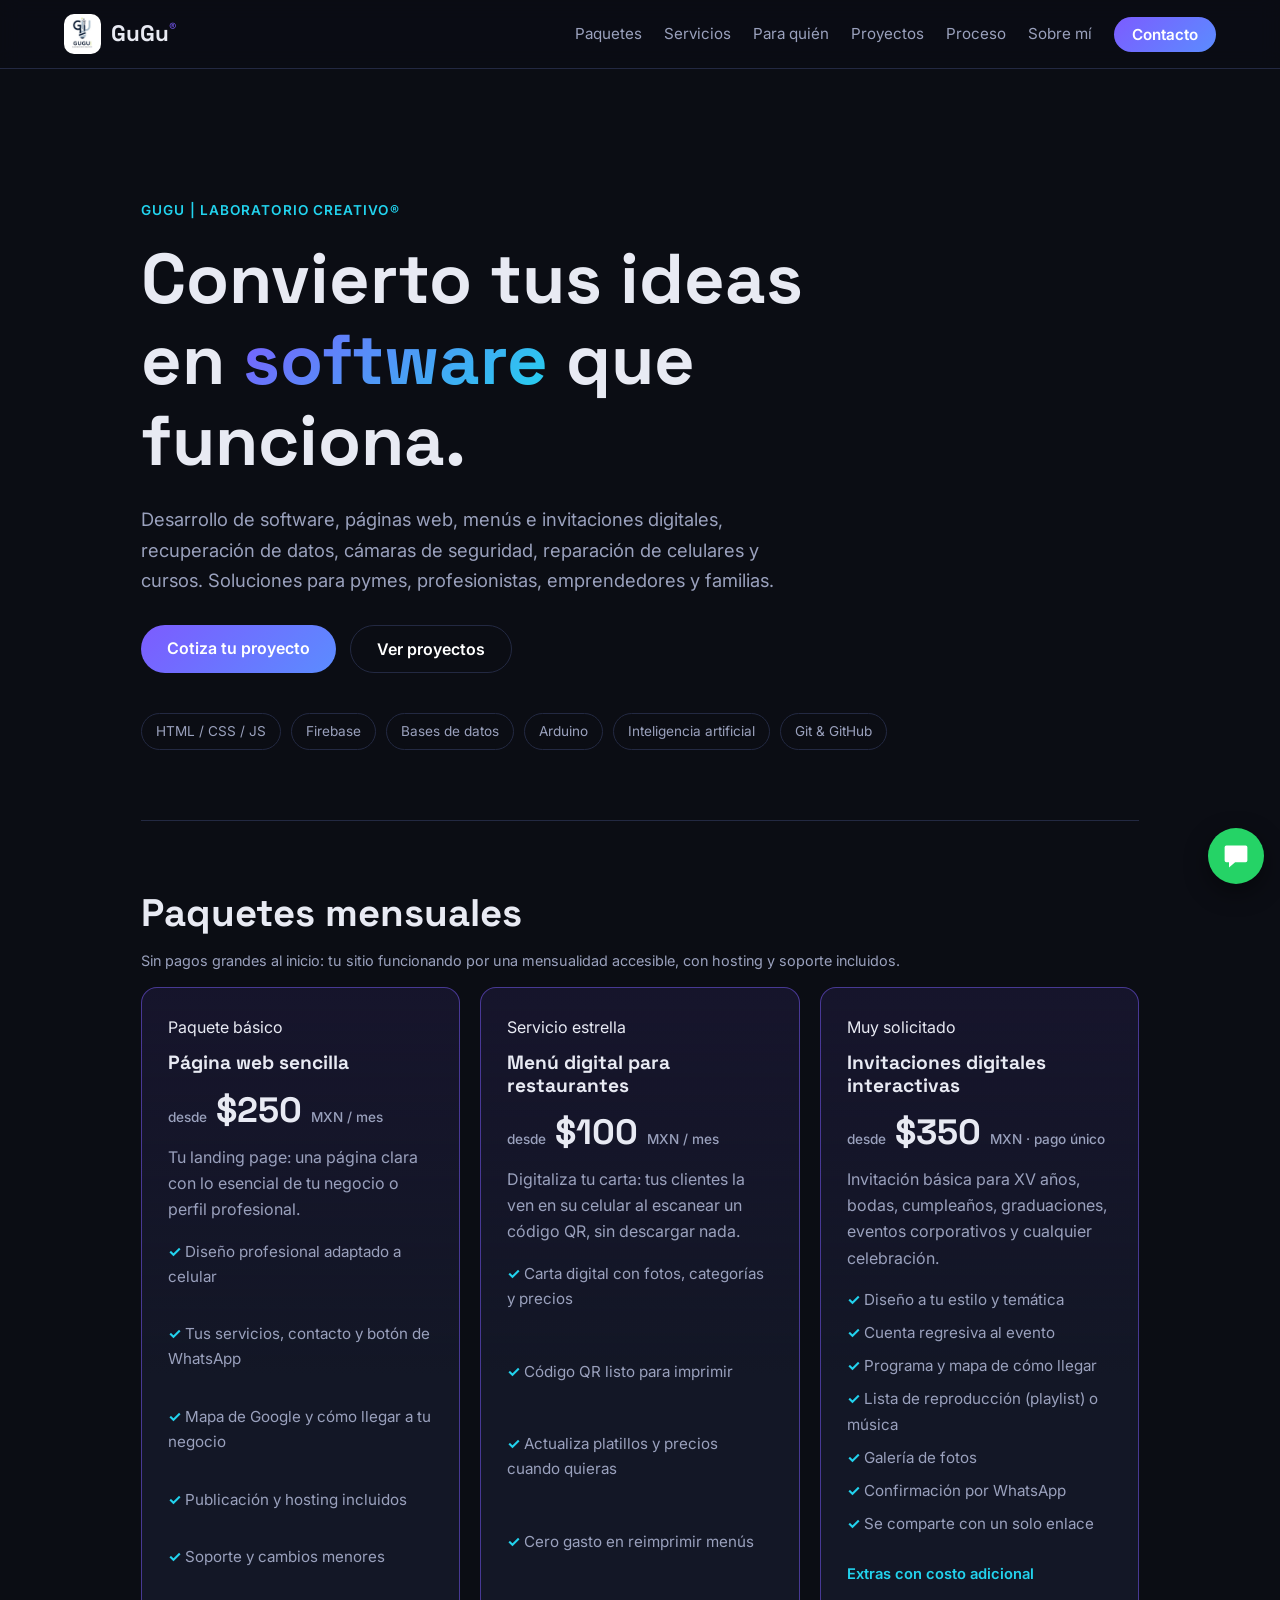
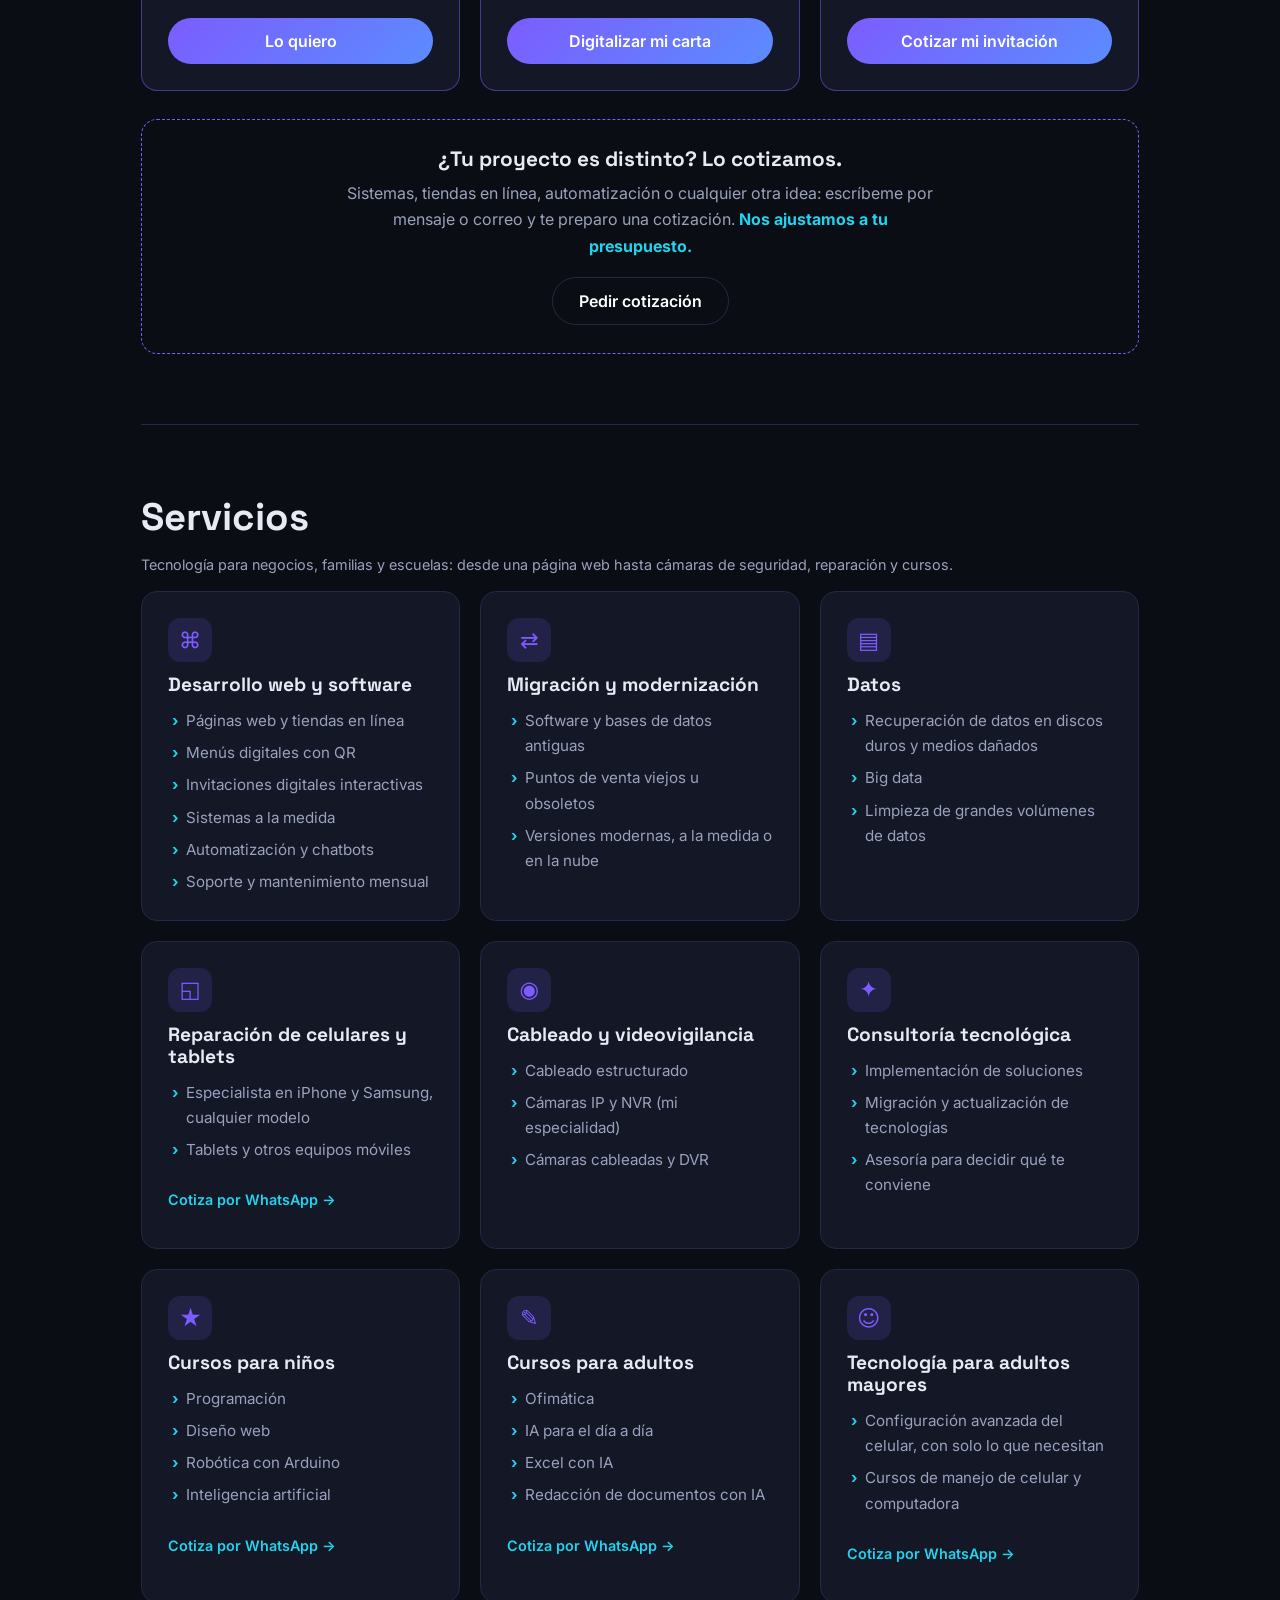
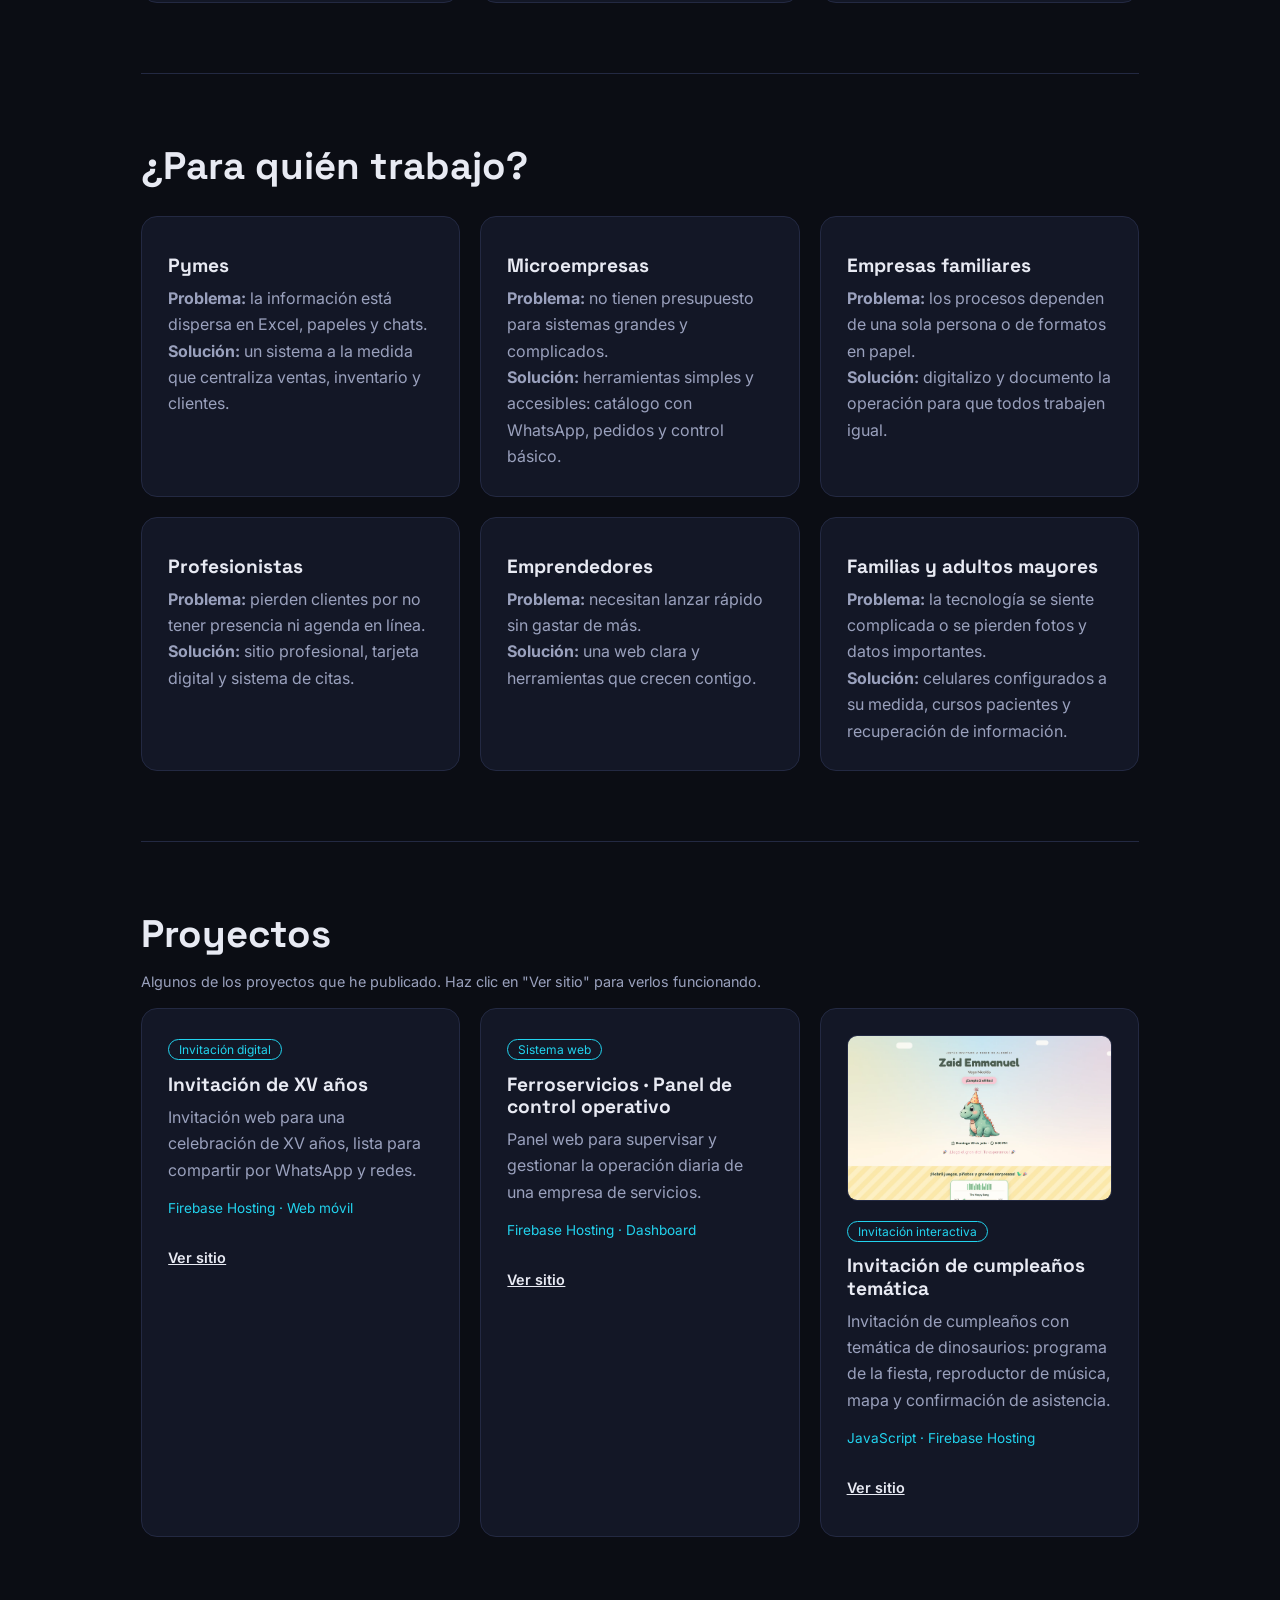
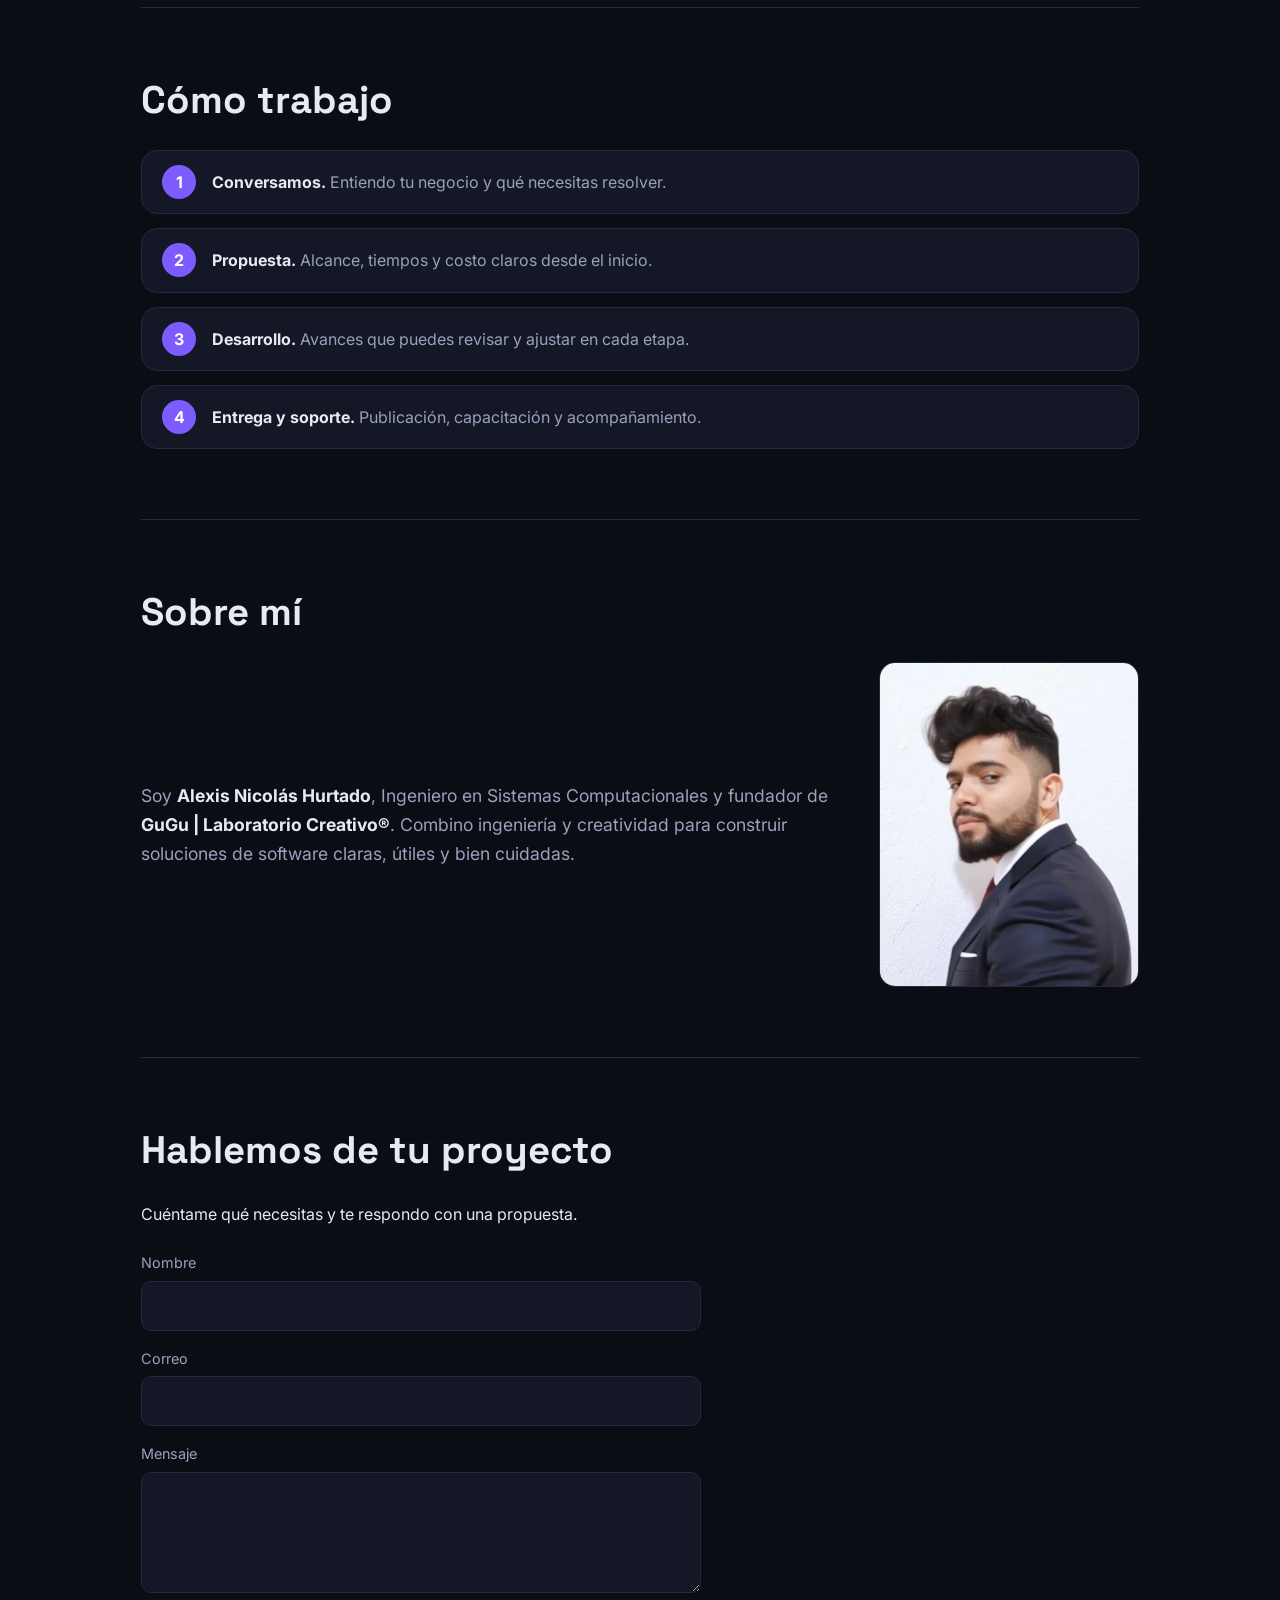
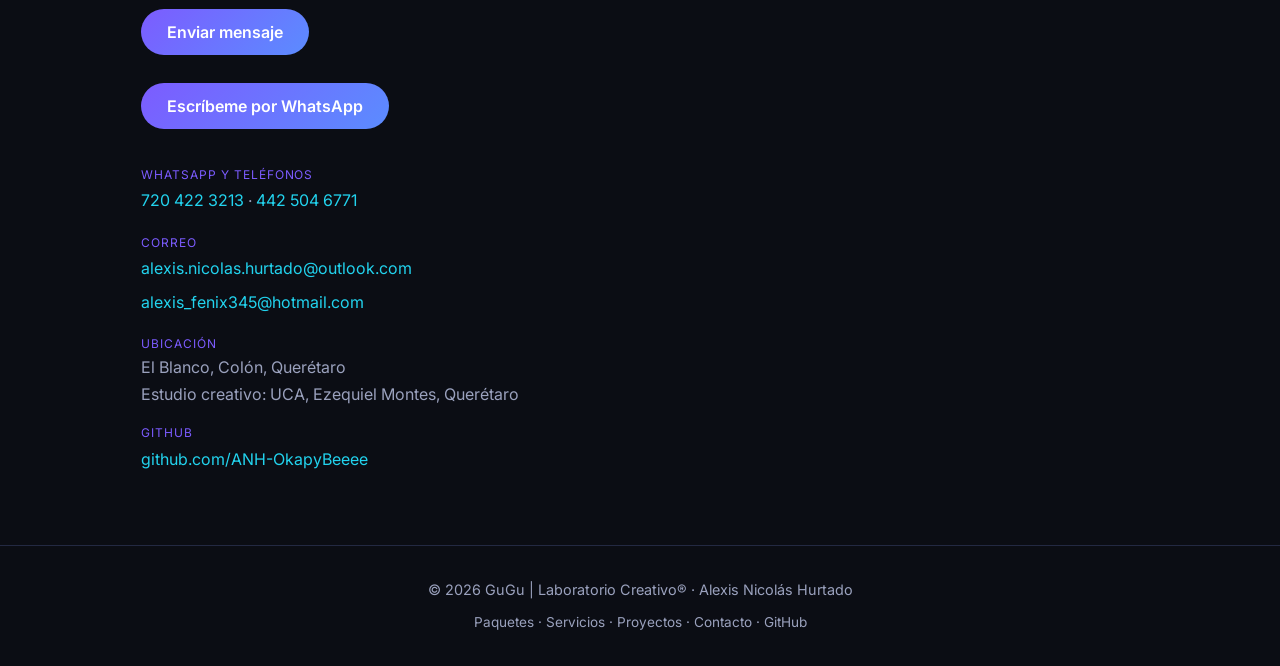
==== commit f97700df: "Logo, foto de perfil, imagen para compartir y proyecto de cumpleaños actualizado" ====
--- a/public/index.html
+++ b/public/index.html
@@ -14,13 +14,20 @@
   <meta property="og:url" content="https://gugu-lab.web.app/">
   <meta property="og:locale" content="es_MX">
   <meta property="og:site_name" content="GuGu | Laboratorio Creativo®">
-  <meta name="twitter:card" content="summary">
+  <meta property="og:image" content="https://gugu-lab.web.app/img/og-image.png">
+  <meta property="og:image:width" content="1200">
+  <meta property="og:image:height" content="630">
+  <meta property="og:image:alt" content="Logotipo de GuGu | Laboratorio Creativo">
+  <meta name="twitter:card" content="summary_large_image">
+  <meta name="twitter:image" content="https://gugu-lab.web.app/img/og-image.png">
   <script type="application/ld+json">
   {
     "@context": "https://schema.org",
     "@type": "ProfessionalService",
     "name": "GuGu | Laboratorio Creativo®",
     "url": "https://gugu-lab.web.app/",
+    "logo": "https://gugu-lab.web.app/img/logo.png",
+    "image": "https://gugu-lab.web.app/img/og-image.png",
     "founder": { "@type": "Person", "name": "Alexis Nicolás Hurtado" },
     "email": "alexis.nicolas.hurtado@outlook.com",
     "telephone": "+527204223213",
@@ -29,7 +36,8 @@
     "description": "Desarrollo de software, páginas web, menús e invitaciones digitales, recuperación de datos, videovigilancia, reparación de celulares y cursos."
   }
   </script>
-  <link rel="icon" href="data:image/svg+xml,%3Csvg xmlns='http://www.w3.org/2000/svg' viewBox='0 0 100 100'%3E%3Crect width='100' height='100' rx='22' fill='%230b0d14'/%3E%3Ctext x='50' y='66' font-size='52' font-family='Arial' font-weight='700' text-anchor='middle' fill='%237c5cff'%3EG%3C/text%3E%3C/svg%3E">
+  <link rel="icon" type="image/png" href="/favicon.png">
+  <link rel="apple-touch-icon" href="/favicon.png">
   <link rel="preconnect" href="https://fonts.googleapis.com">
   <link rel="preconnect" href="https://fonts.gstatic.com" crossorigin>
   <link href="https://fonts.googleapis.com/css2?family=Space+Grotesk:wght@500;700&family=Inter:wght@400;500;600&display=swap" rel="stylesheet">
@@ -38,7 +46,7 @@
 <body>
   <a class="skip" href="#paquetes">Ir al contenido</a>
   <header class="nav">
-    <a class="brand" href="#inicio">GuGu<span>®</span></a>
+    <a class="brand" href="#inicio" aria-label="GuGu Laboratorio Creativo, inicio"><img src="img/logo-sm.png" alt="" width="37" height="40"><span class="brand-text">GuGu<span>®</span></span></a>
     <nav>
       <a class="keep" href="#paquetes">Paquetes</a>
       <a href="#servicios">Servicios</a>
@@ -281,11 +289,12 @@
           <div class="links"><a href="https://sio-fs-tk.web.app/" target="_blank" rel="noopener">Ver sitio</a></div>
         </article>
         <article class="card project">
+          <img class="thumb" src="img/proyecto-invitacion-cumple-dino.webp" alt="Invitación digital de cumpleaños con temática de dinosaurios" width="1895" height="902" loading="lazy">
           <span class="tag">Invitación interactiva</span>
           <h3>Invitación de cumpleaños temática</h3>
-          <p>Cuenta regresiva, programa, mapa, confirmación de asistencia, minijuegos, música y panel de administración con PIN.</p>
+          <p>Invitación de cumpleaños con temática de dinosaurios: programa de la fiesta, reproductor de música, mapa y confirmación de asistencia.</p>
           <p class="tech">JavaScript · Firebase Hosting</p>
-          <div class="links"><a href="https://micumple-zaid-emmanuel-gugulab.web.app/" target="_blank" rel="noopener">Ver sitio</a></div>
+          <div class="links"><a href="https://mi-2do-cumple-zaid-gugulab.web.app/" target="_blank" rel="noopener">Ver sitio</a></div>
         </article>
       </div>
     </section>
@@ -302,6 +311,7 @@
 
     <section id="sobre-mi" class="section about">
       <h2>Sobre mí</h2>
+      <img class="about-photo" src="img/alexis-nicolas-hurtado.webp" alt="Alexis Nicolás Hurtado, Ingeniero en Sistemas Computacionales y fundador de GuGu | Laboratorio Creativo" width="827" height="911" loading="lazy">
       <p>Soy <strong>Alexis Nicolás Hurtado</strong>, Ingeniero en Sistemas Computacionales y fundador de <strong>GuGu | Laboratorio Creativo®</strong>. Combino ingeniería y creatividad para construir soluciones de software claras, útiles y bien cuidadas.</p>
     </section>
 
--- a/public/styles.css
+++ b/public/styles.css
@@ -31,7 +31,7 @@
   border-bottom: 1px solid var(--border);
 }
 .brand { font-weight: 700; font-size: 1.4rem; text-decoration: none; }
-.brand span { color: var(--accent); font-size: .9rem; vertical-align: super; }
+.brand .brand-text { color: var(--text); }
 .nav nav { display: flex; align-items: center; gap: 22px; }
 .nav nav a { text-decoration: none; color: var(--muted); font-size: .95rem; }
 .nav nav a:hover { color: var(--text); }
@@ -156,3 +156,18 @@
 .wa-float { position: fixed; right: 16px; bottom: 16px; z-index: 20; width: 56px; height: 56px; display: grid; place-items: center; border-radius: 50%; background: #25d366; color: #fff; box-shadow: 0 8px 24px rgba(0, 0, 0, .45); transition: transform .15s; }
 .wa-float:hover { transform: scale(1.08); }
 @media (max-width: 720px) { .nav nav a.keep { display: inline; } }
+
+/* Logo */
+.brand { display: inline-flex; align-items: center; gap: 10px; }
+.brand img { background: #fff; border-radius: 10px; padding: 3px; height: 40px; width: auto; }
+.brand-text span { color: var(--accent); font-size: .9rem; vertical-align: super; }
+.about { display: grid; grid-template-columns: 1fr; gap: 0 40px; }
+.about-photo { width: 220px; height: auto; aspect-ratio: 4 / 5; object-fit: cover; object-position: 50% 15%; border-radius: var(--radius); border: 1px solid var(--border); margin-bottom: 24px; }
+@media (min-width: 760px) {
+  .about { grid-template-columns: 1fr auto; align-items: center; }
+  .about h2 { grid-column: 1 / -1; }
+  .about-photo { grid-column: 2; grid-row: 2; margin: 0; width: 260px; }
+  .about p { grid-column: 1; grid-row: 2; }
+}
+
+.thumb { display: block; width: 100%; height: auto; aspect-ratio: 16 / 10; object-fit: cover; object-position: top; border-radius: 10px; border: 1px solid var(--border); margin-bottom: 16px; }
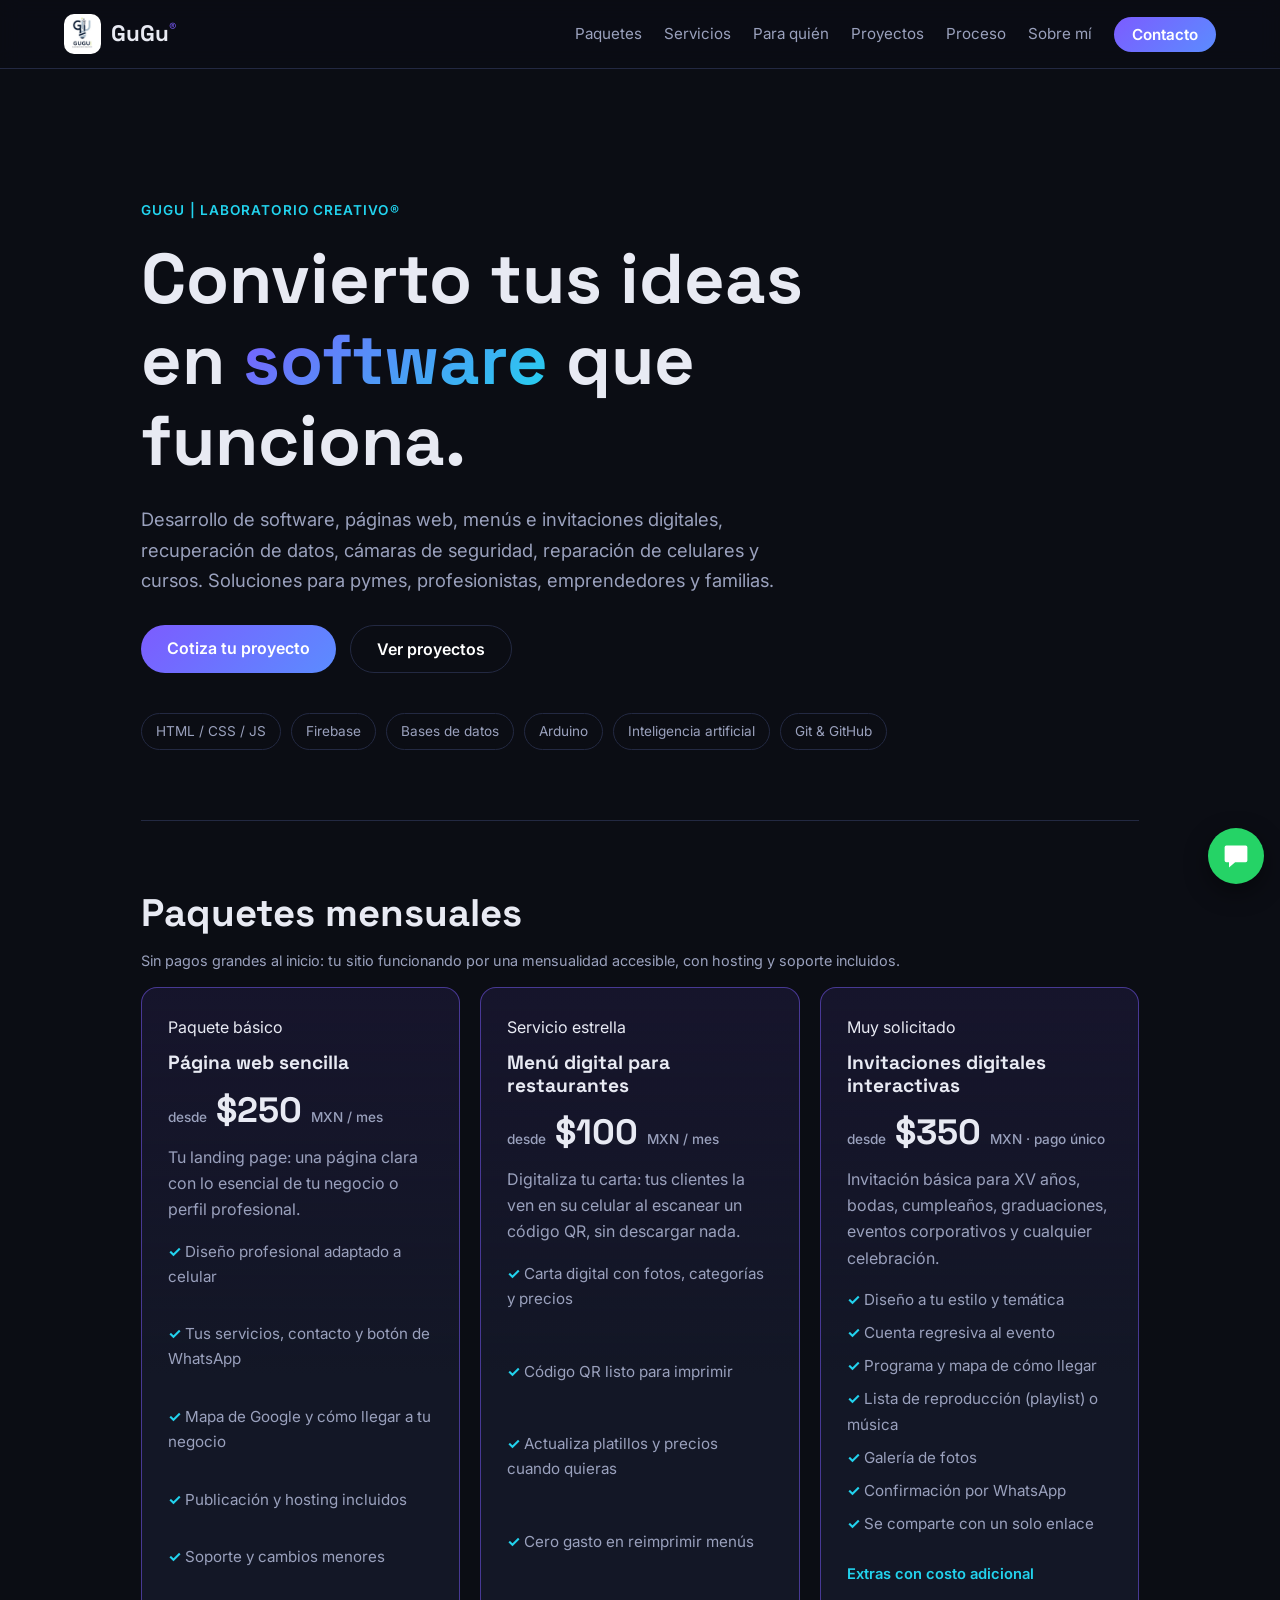
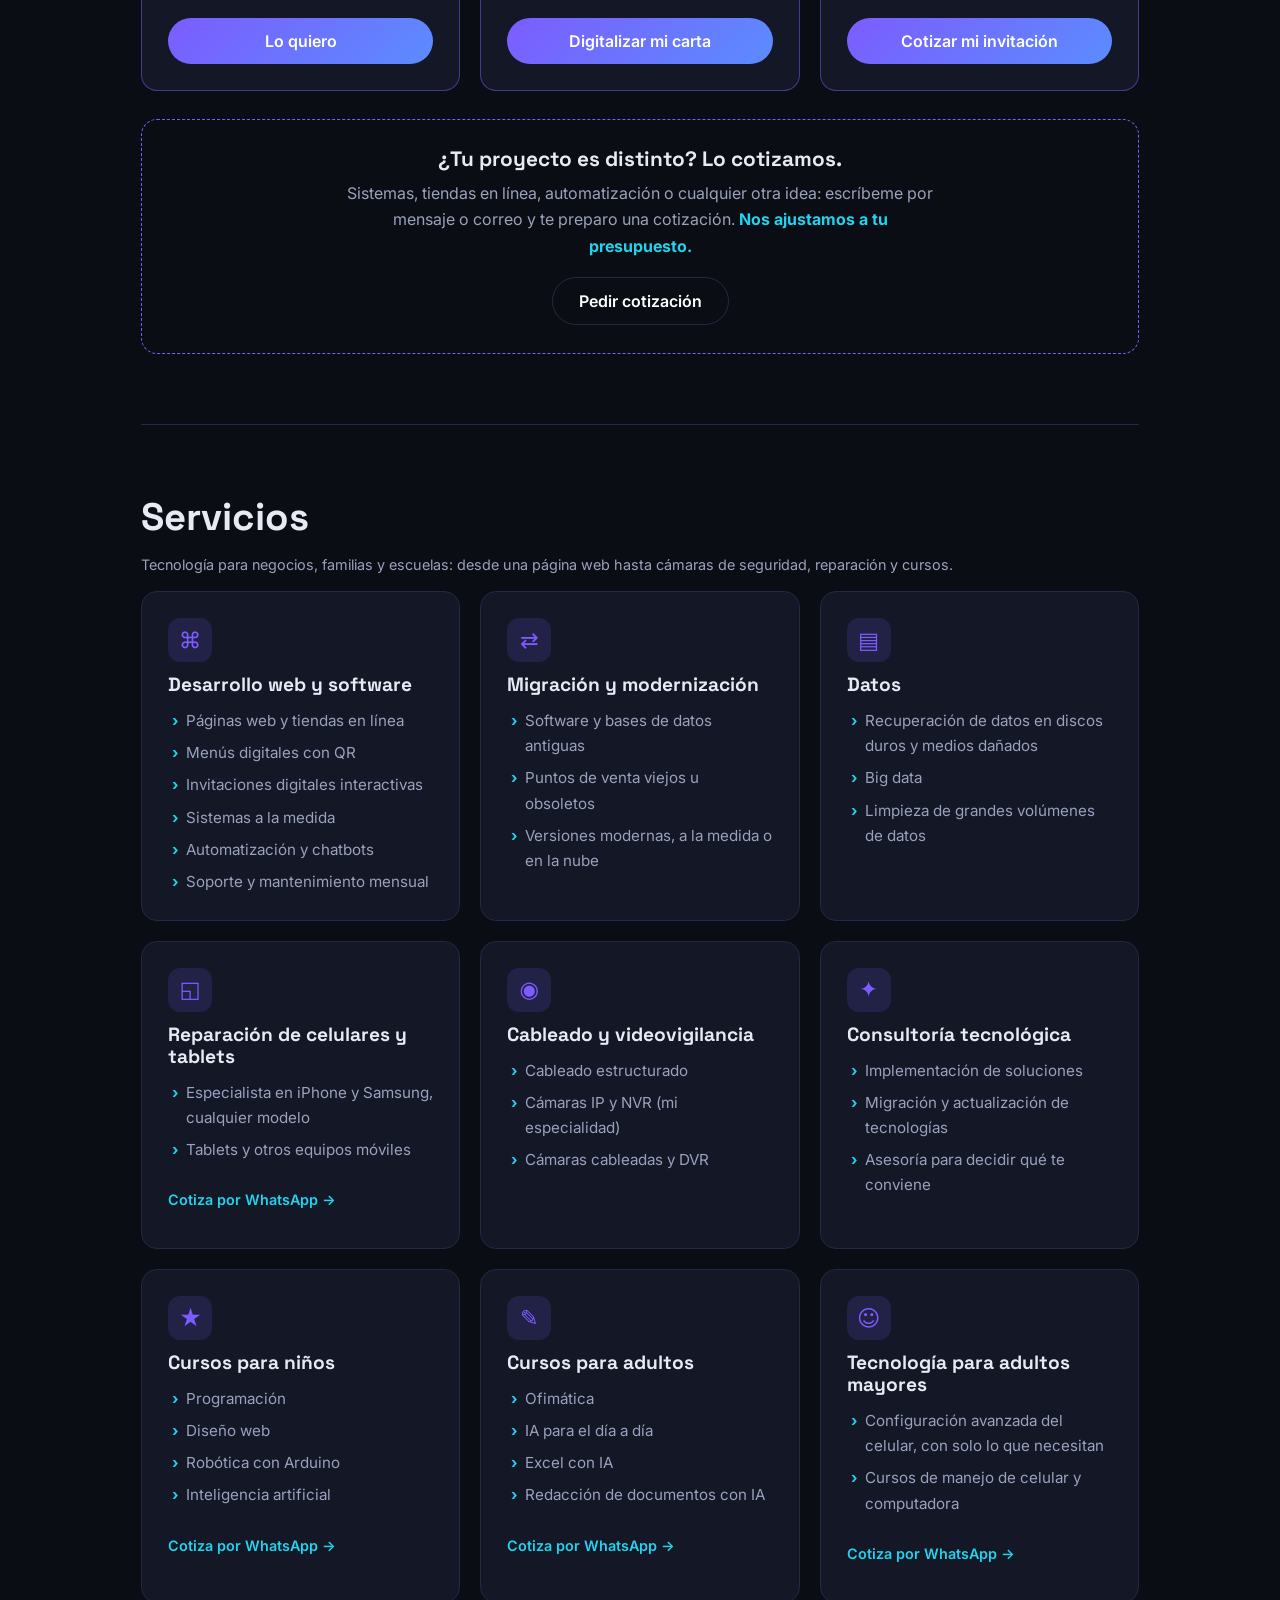
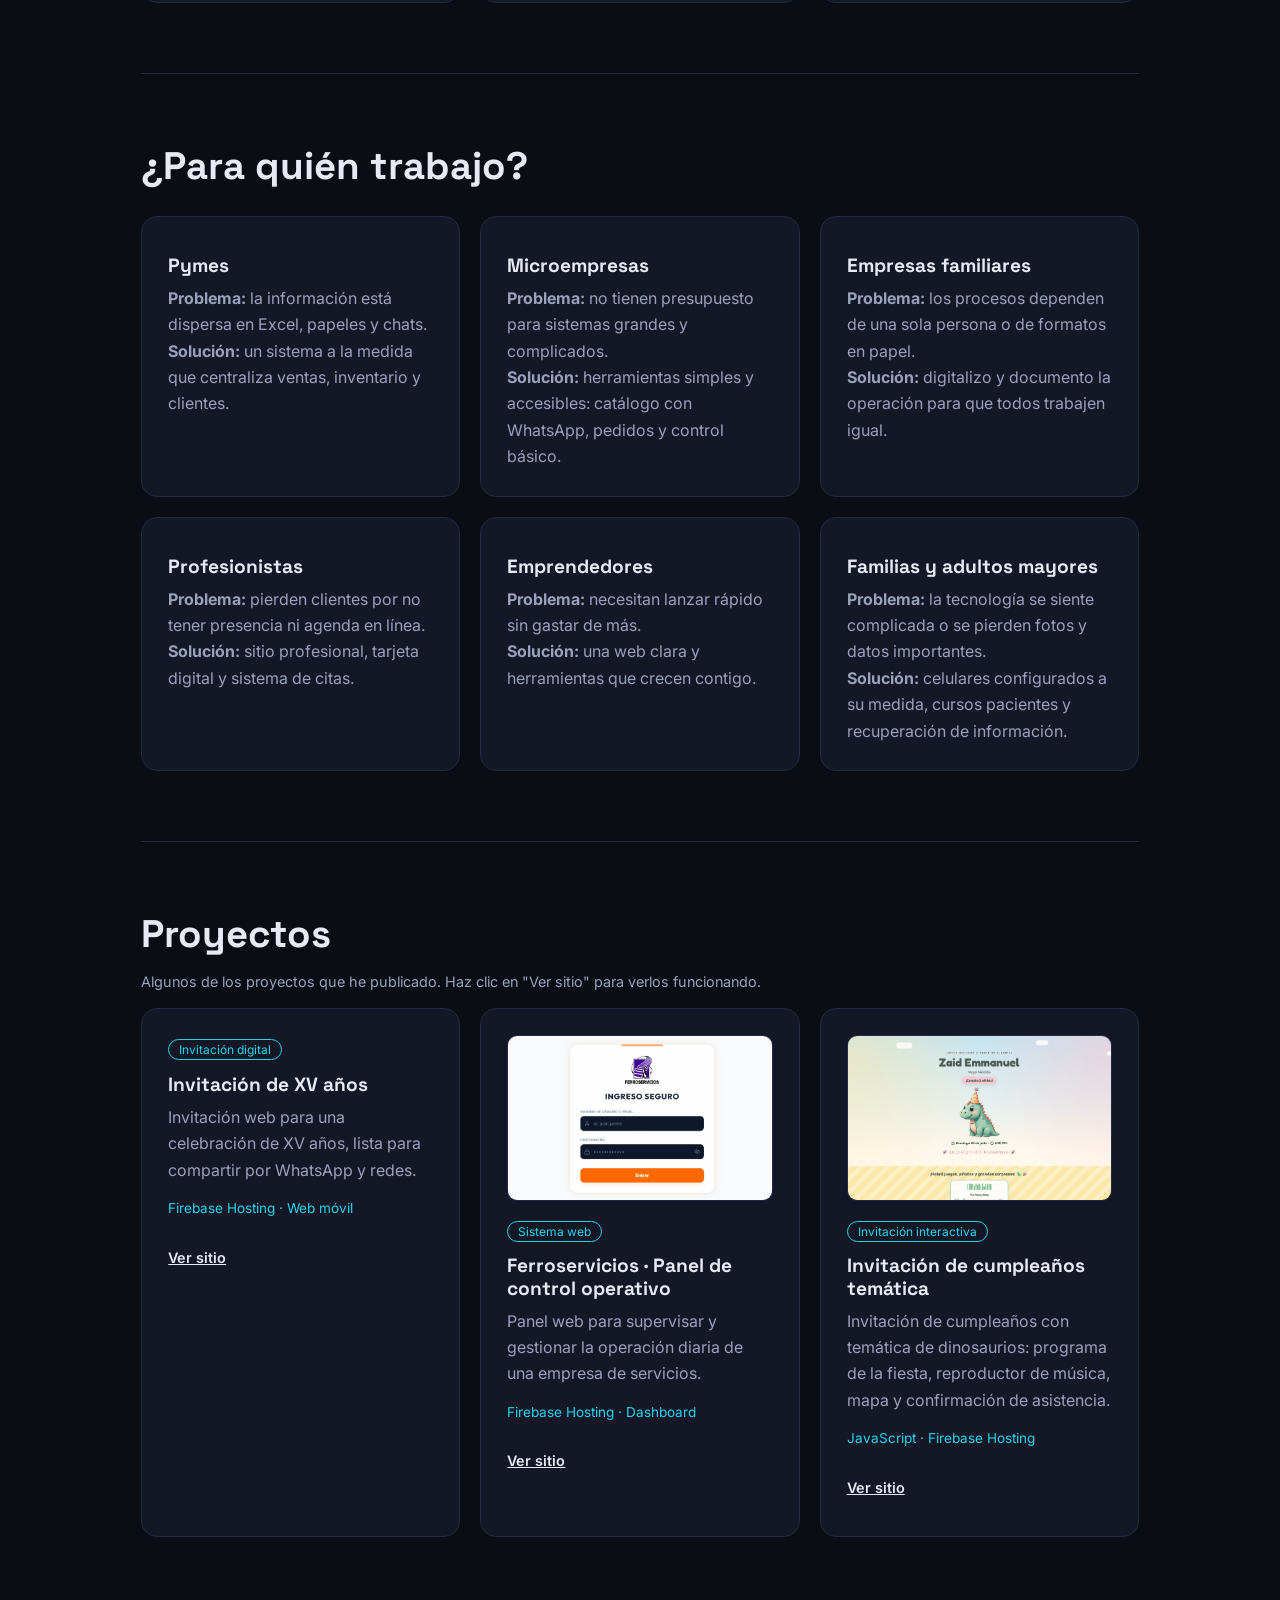
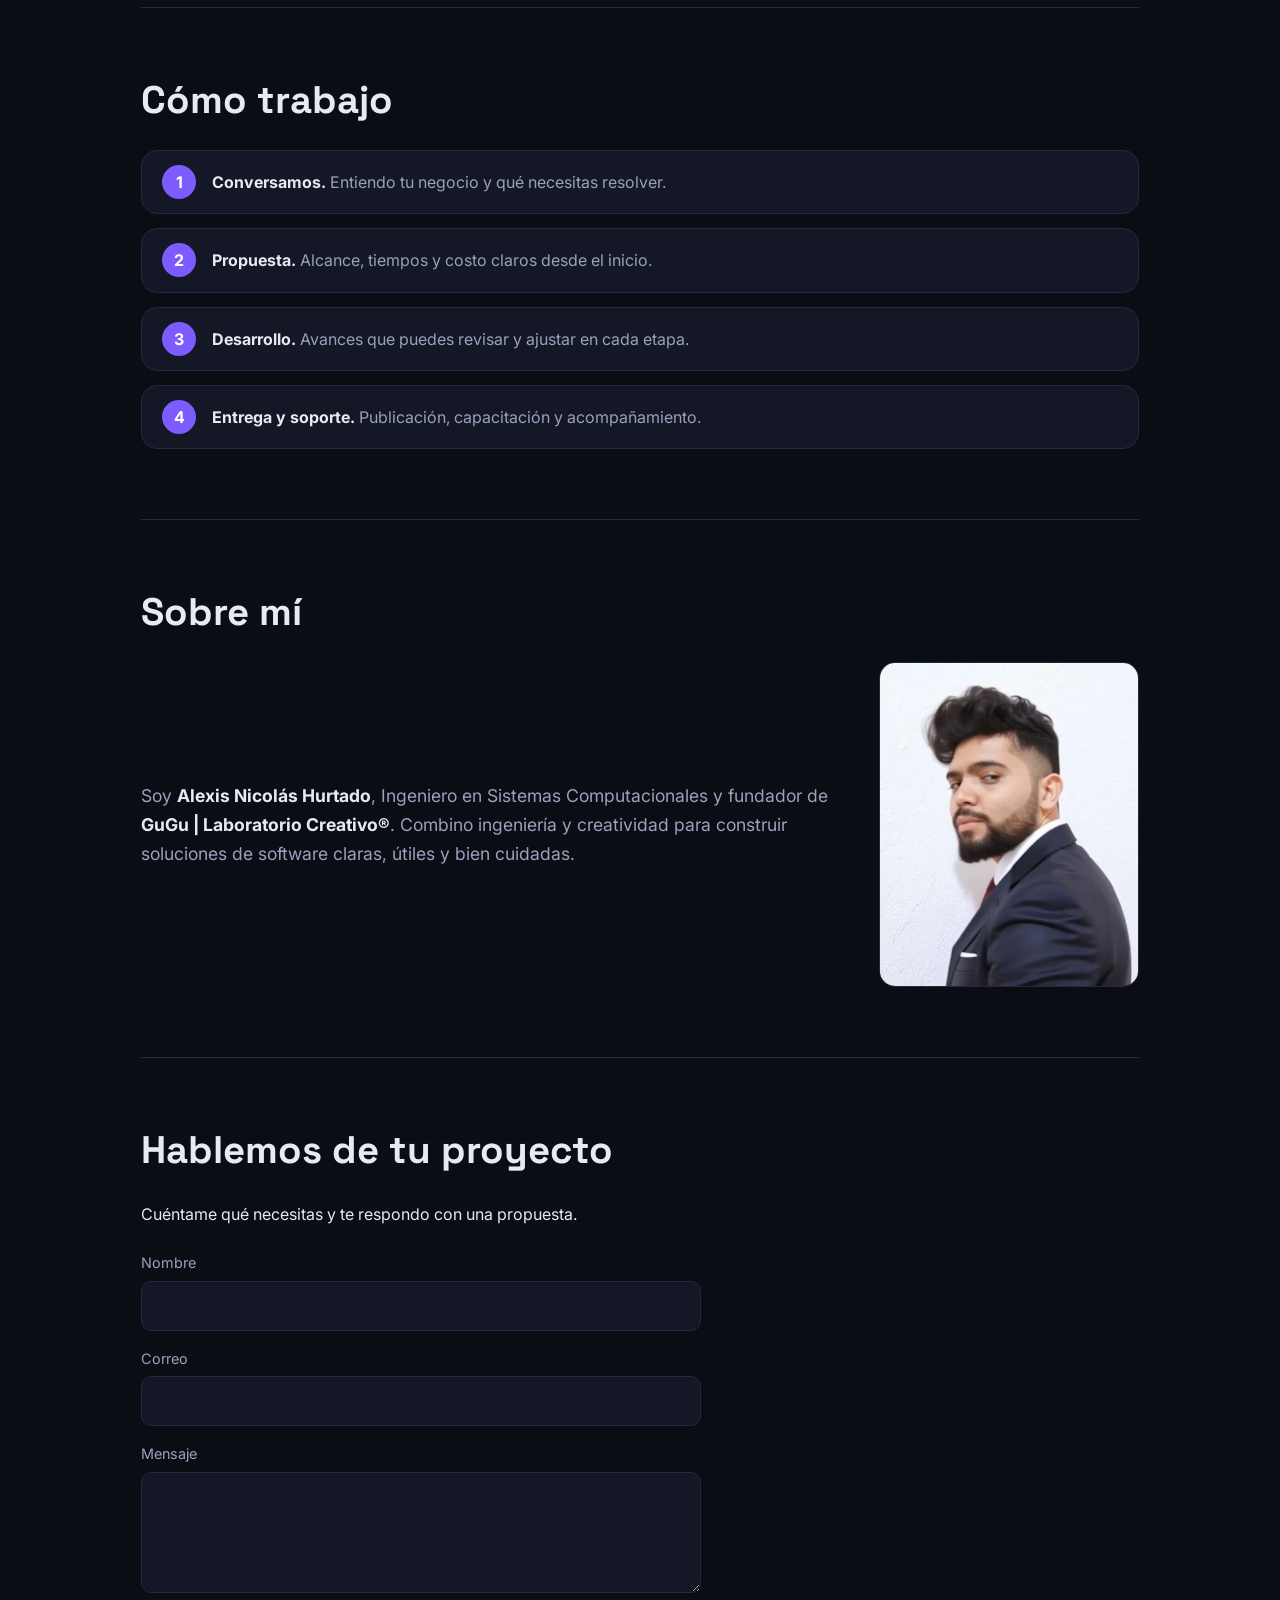
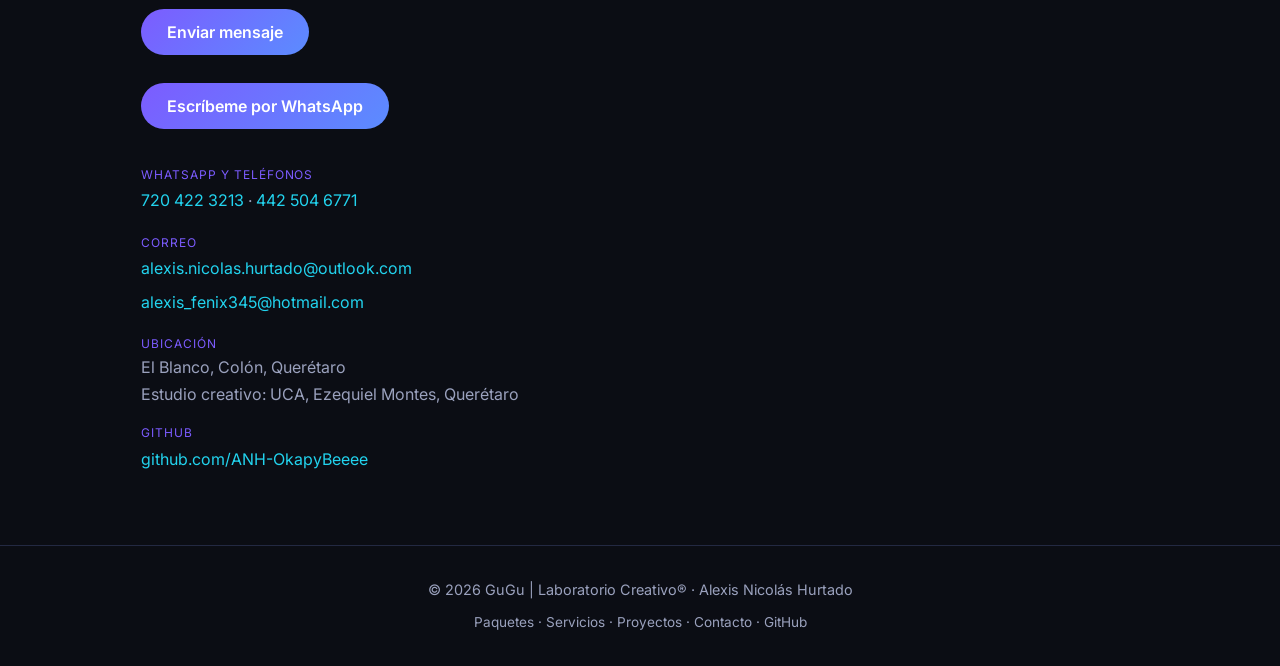
==== commit 9515e5ee: "Captura de Ferroservicios en el portafolio" ====
--- a/public/index.html
+++ b/public/index.html
@@ -282,6 +282,7 @@
           <div class="links"><a href="https://misxv-betzylupita-gugulab.web.app/" target="_blank" rel="noopener">Ver sitio</a></div>
         </article>
         <article class="card project">
+          <img class="thumb" src="img/proyecto-ferroservicios.jpg" alt="Pantalla de ingreso seguro del panel de control operativo de Ferroservicios" width="815" height="509" loading="lazy">
           <span class="tag">Sistema web</span>
           <h3>Ferroservicios · Panel de control operativo</h3>
           <p>Panel web para supervisar y gestionar la operación diaria de una empresa de servicios.</p>
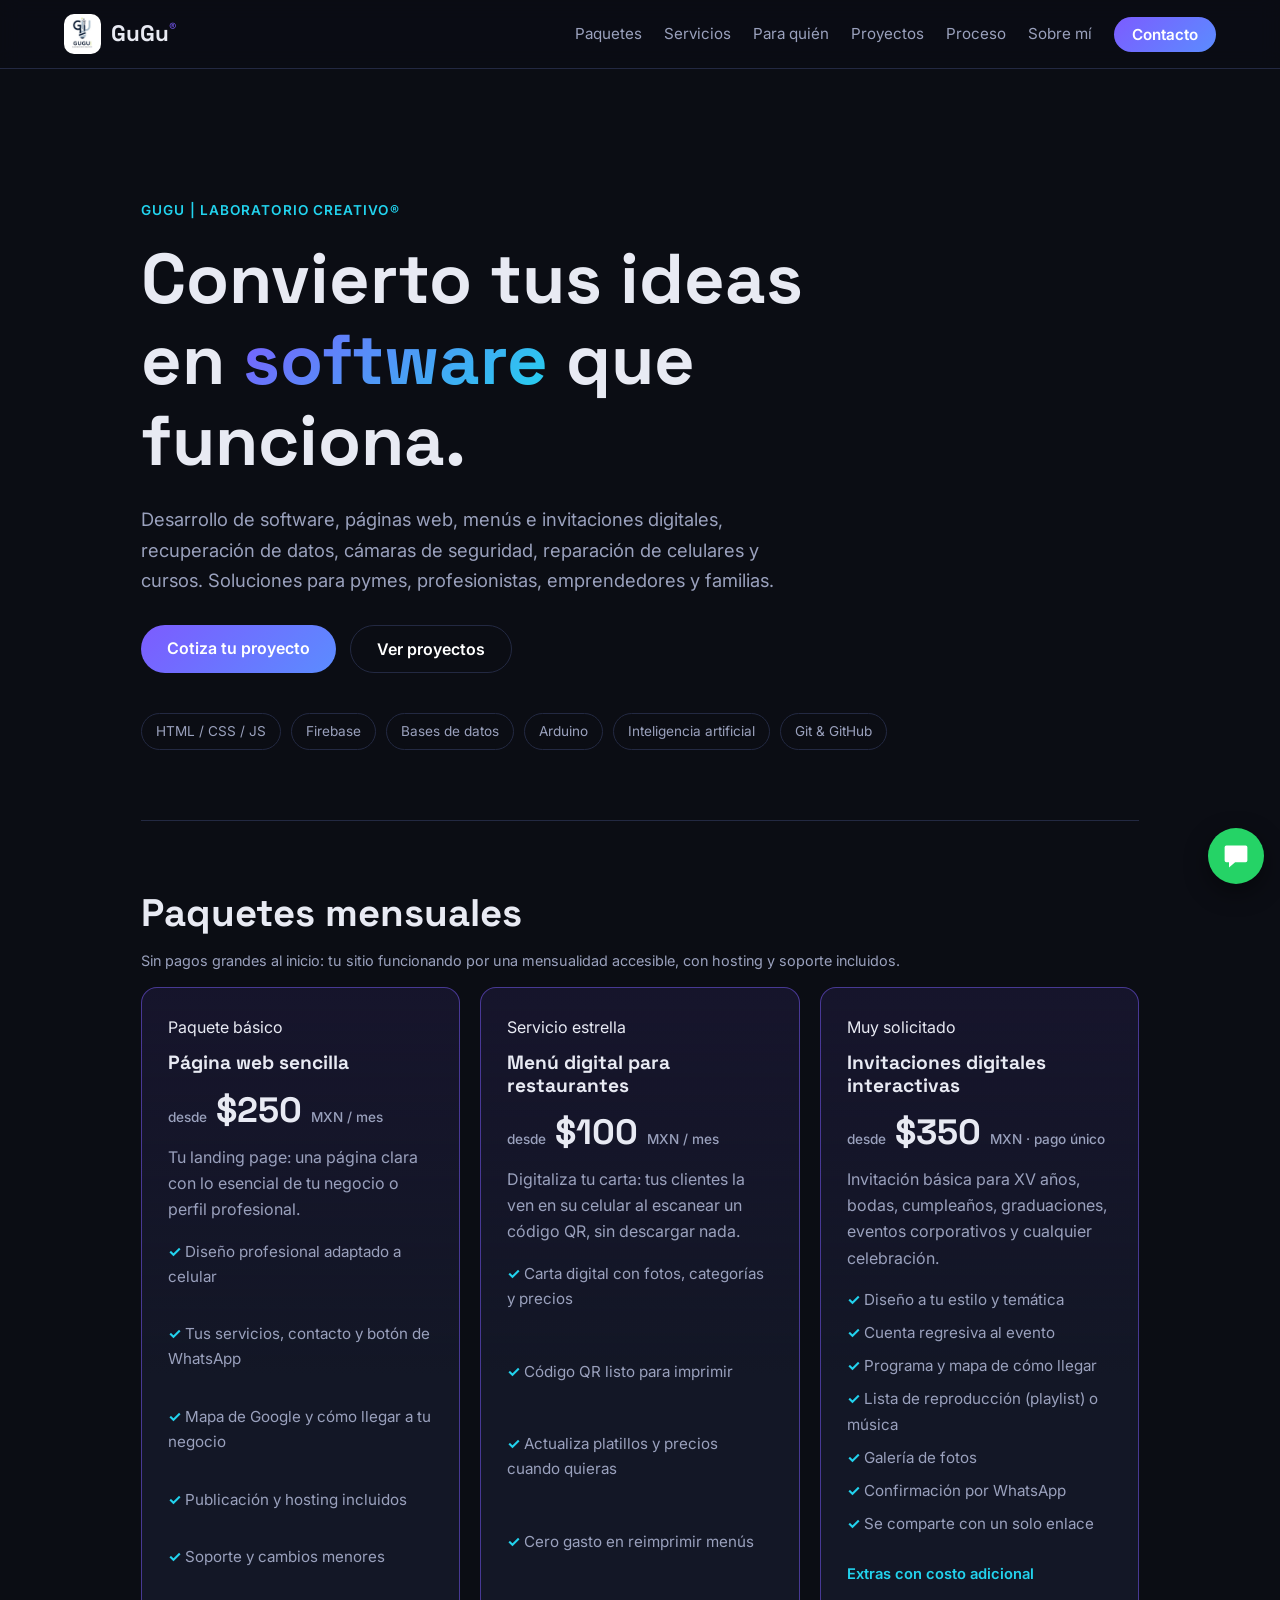
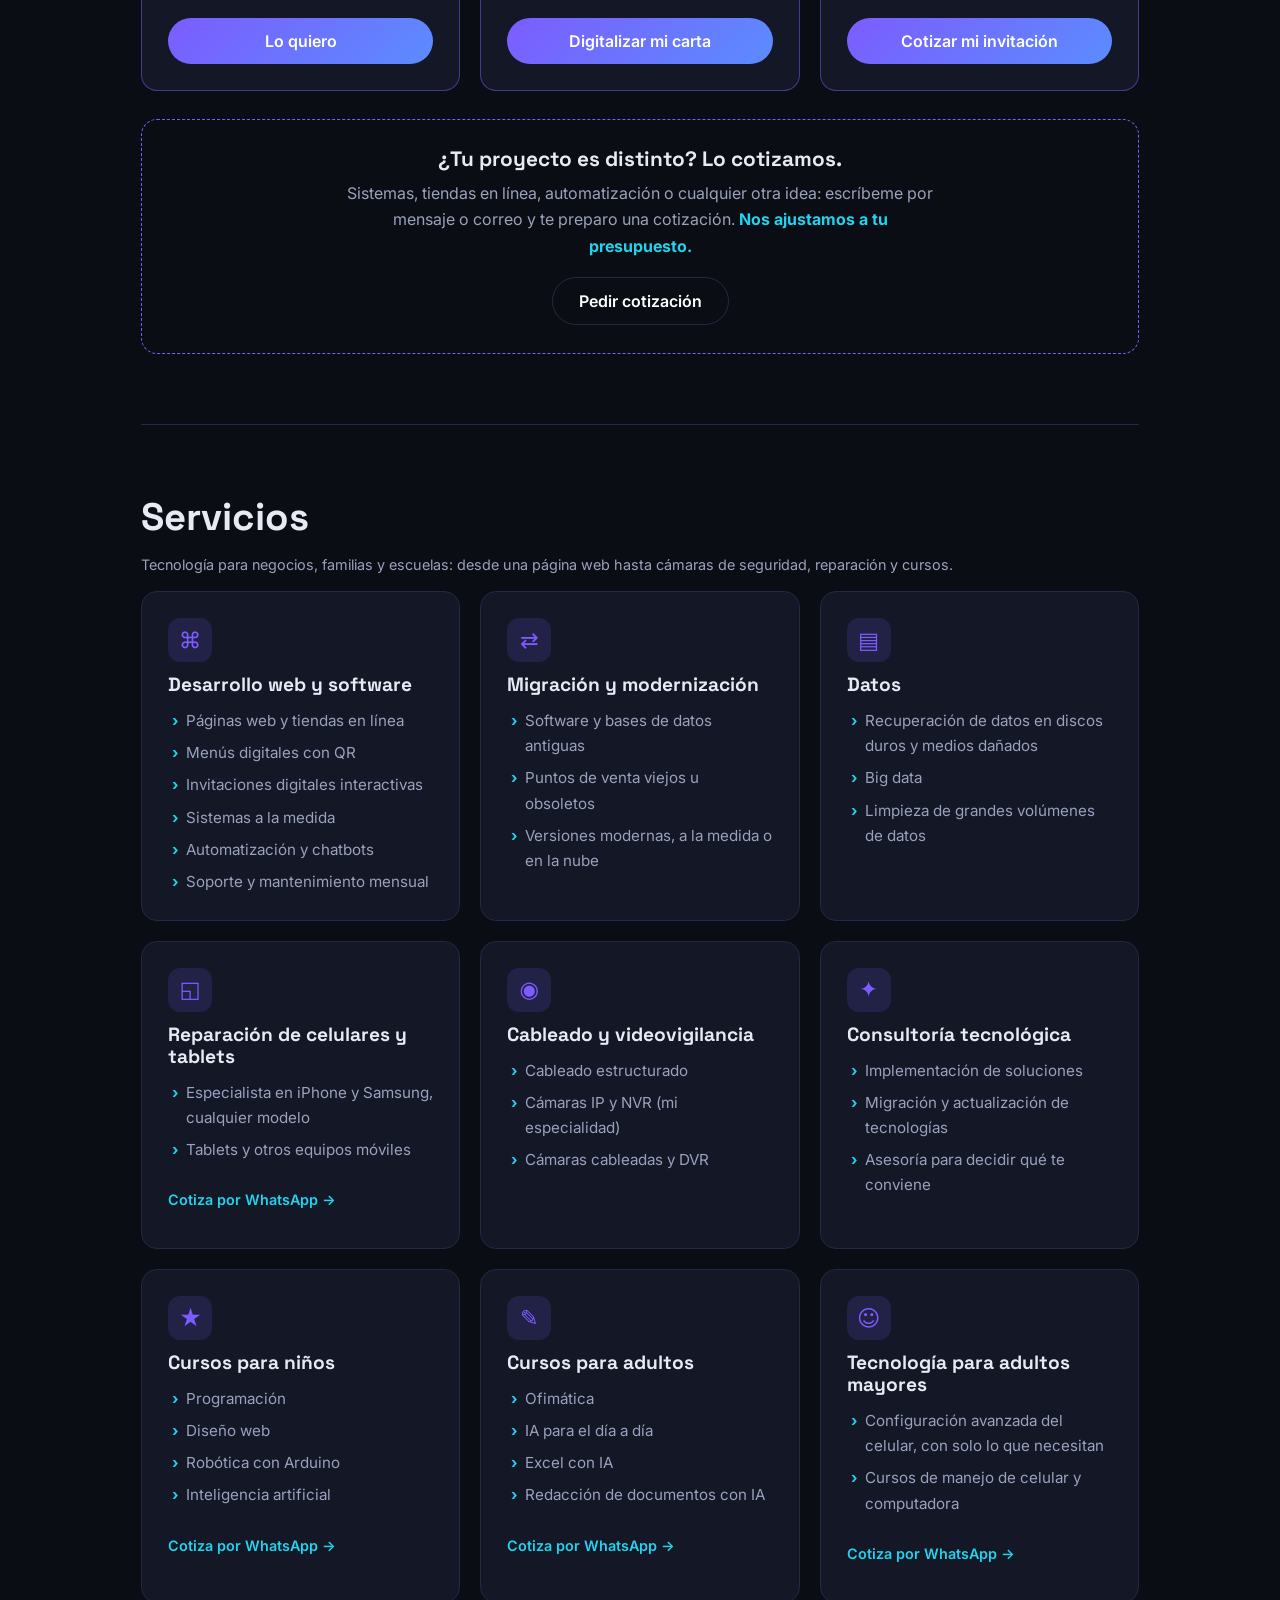
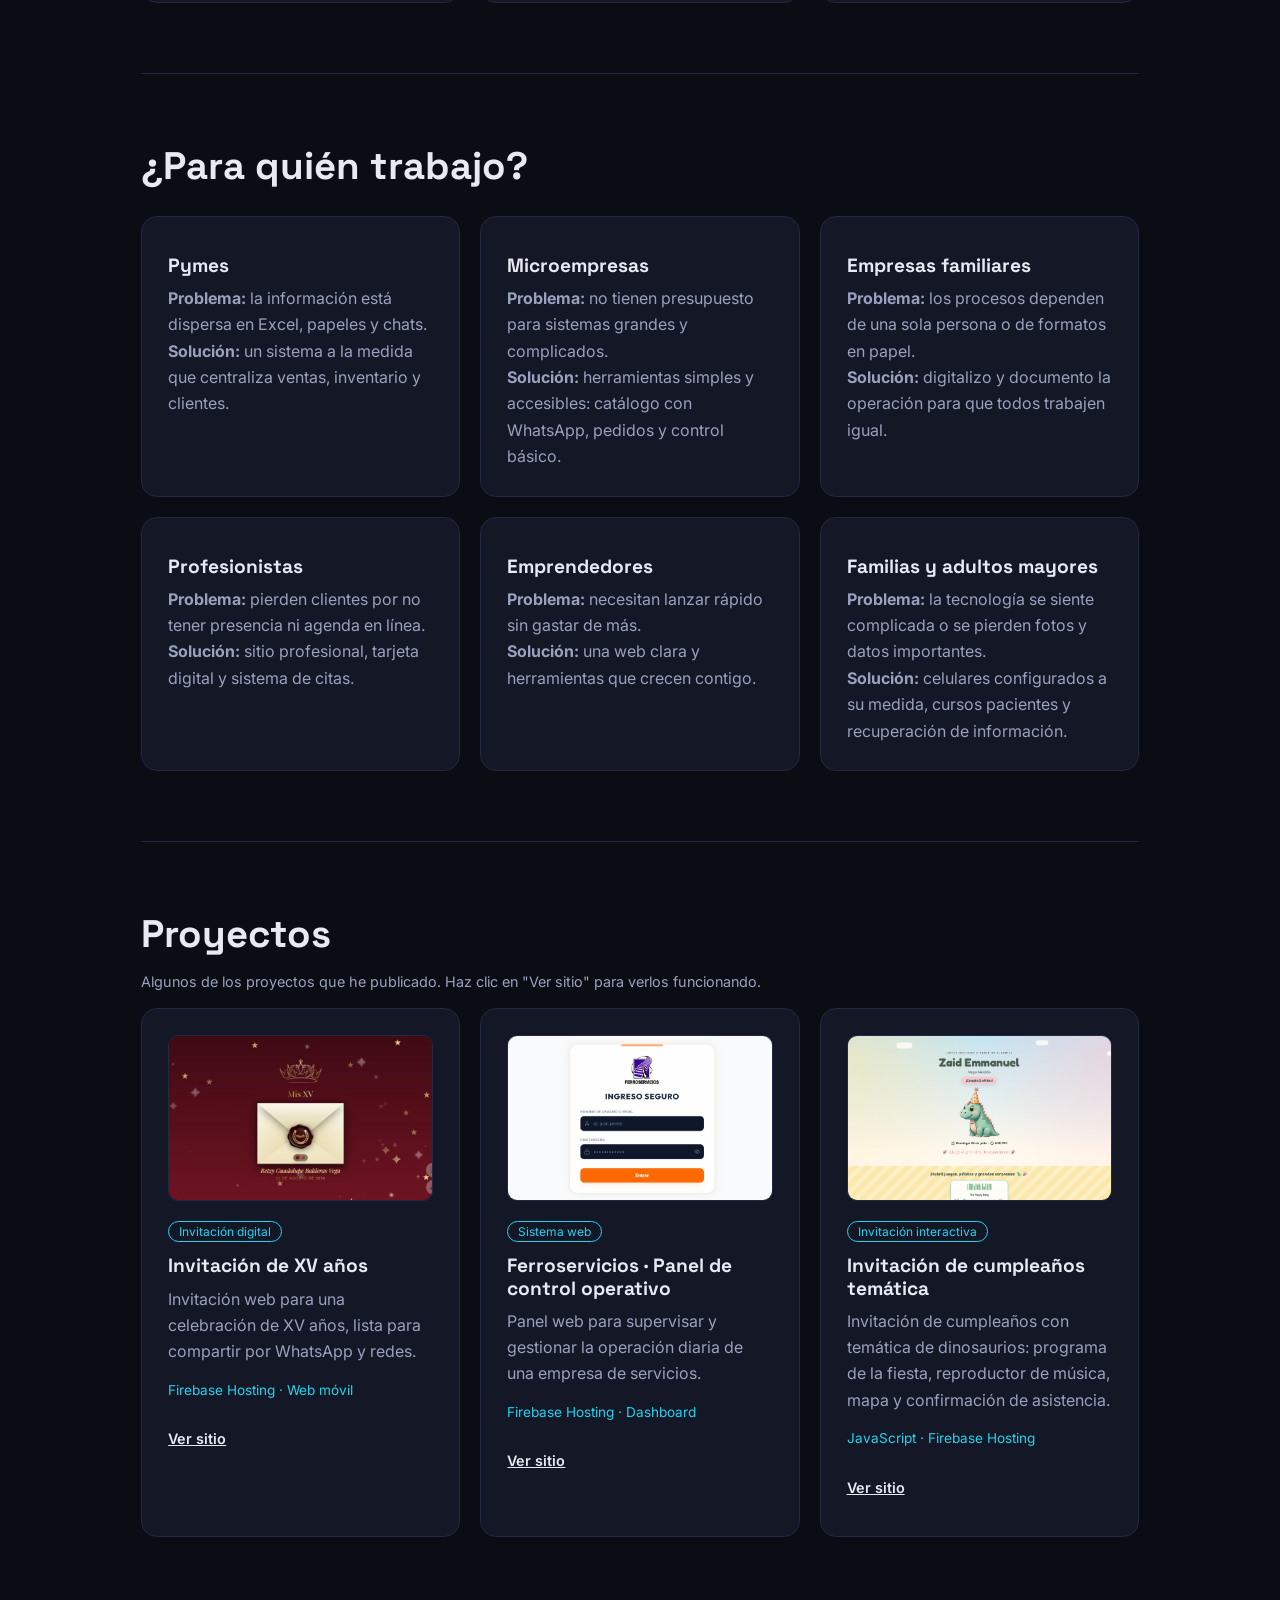
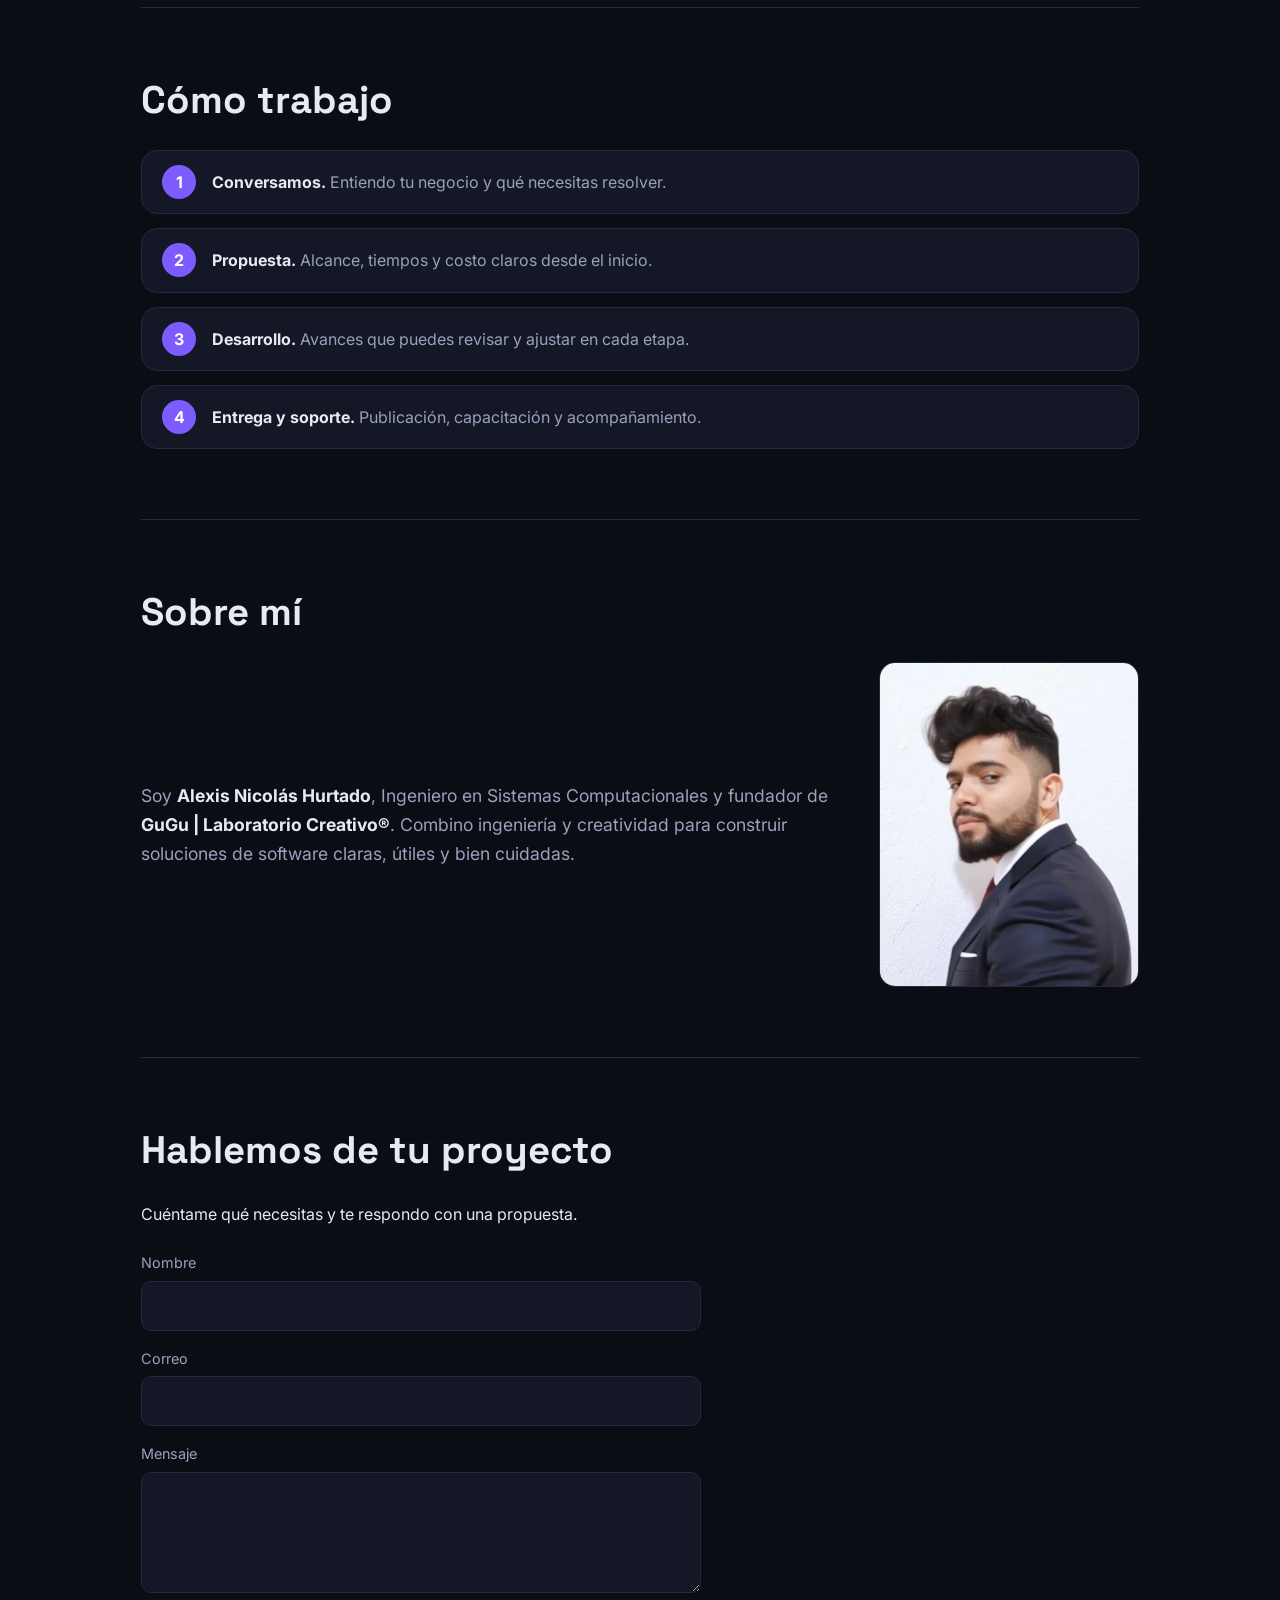
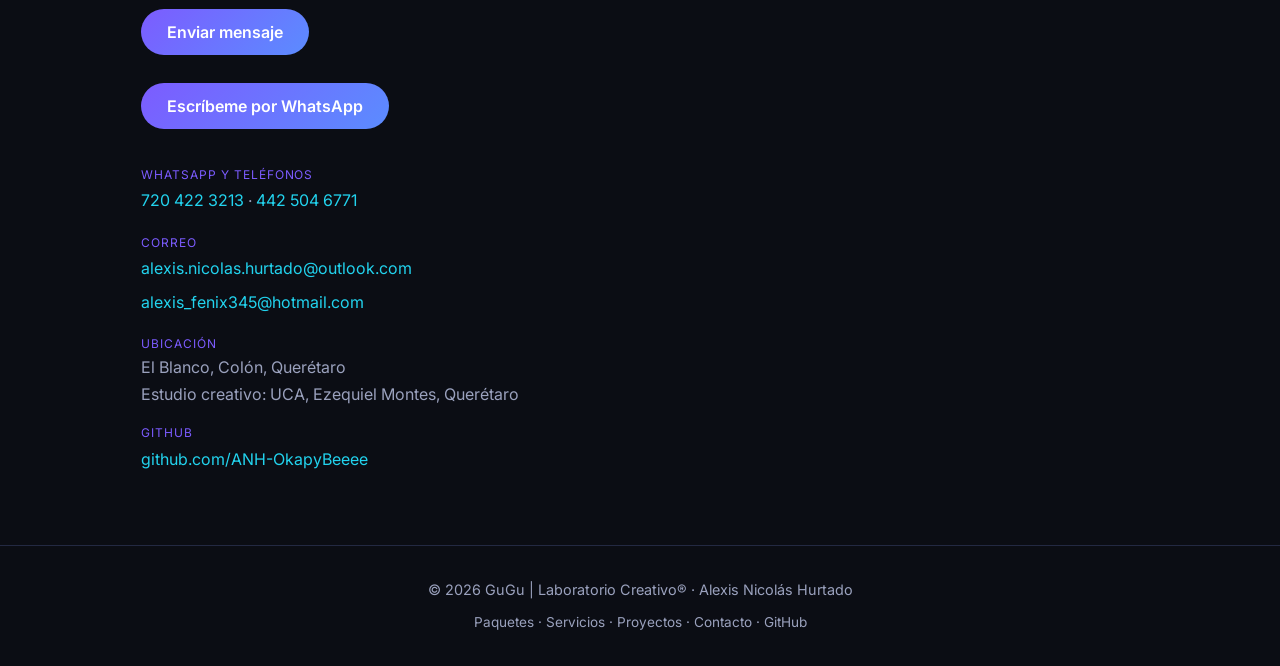
==== commit 51fdcb5c: "Captura de la invitacion de XV anos en el portafolio" ====
--- a/public/index.html
+++ b/public/index.html
@@ -275,6 +275,7 @@
       <p class="note">Algunos de los proyectos que he publicado. Haz clic en "Ver sitio" para verlos funcionando.</p>
       <div class="grid">
         <article class="card project">
+          <img class="thumb" src="img/proyecto-invitacion-xv.jpg" alt="Invitación digital de XV años con sobre y sello dorado" width="800" height="450" loading="lazy">
           <span class="tag">Invitación digital</span>
           <h3>Invitación de XV años</h3>
           <p>Invitación web para una celebración de XV años, lista para compartir por WhatsApp y redes.</p>
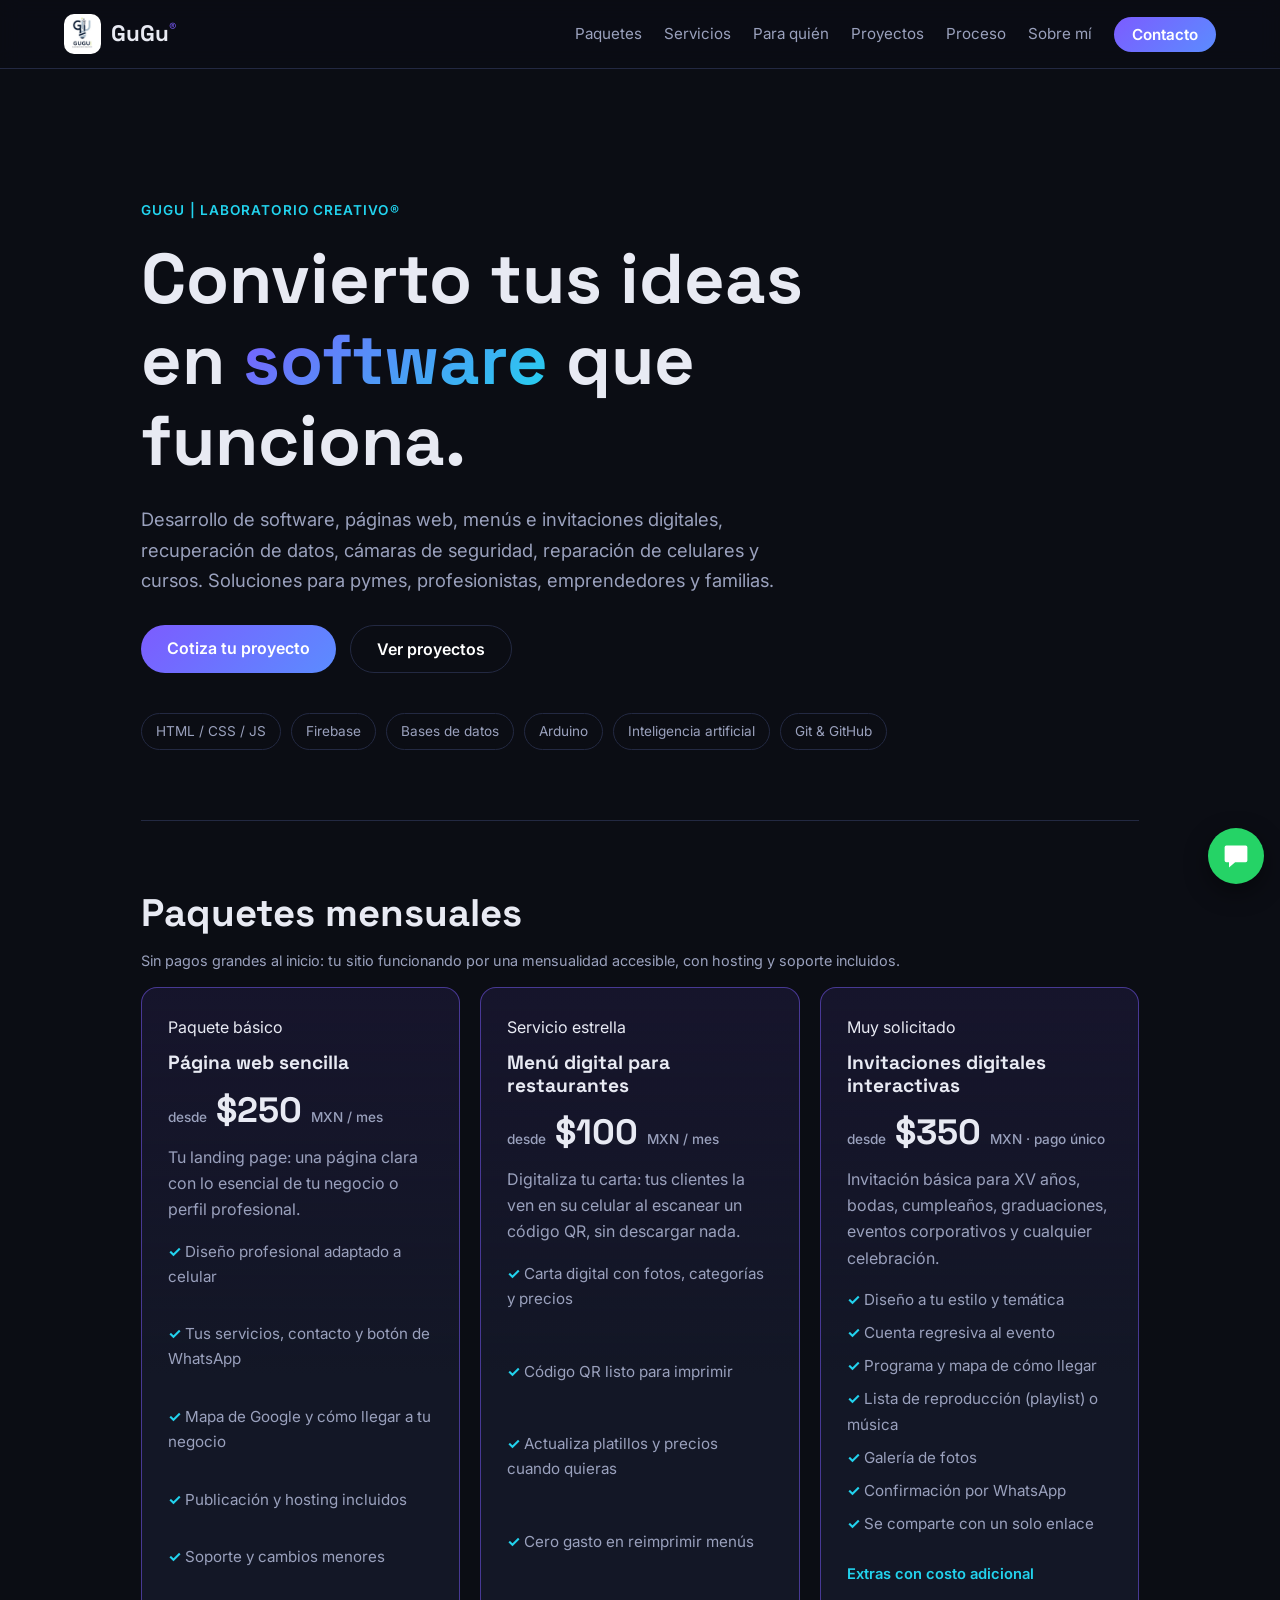
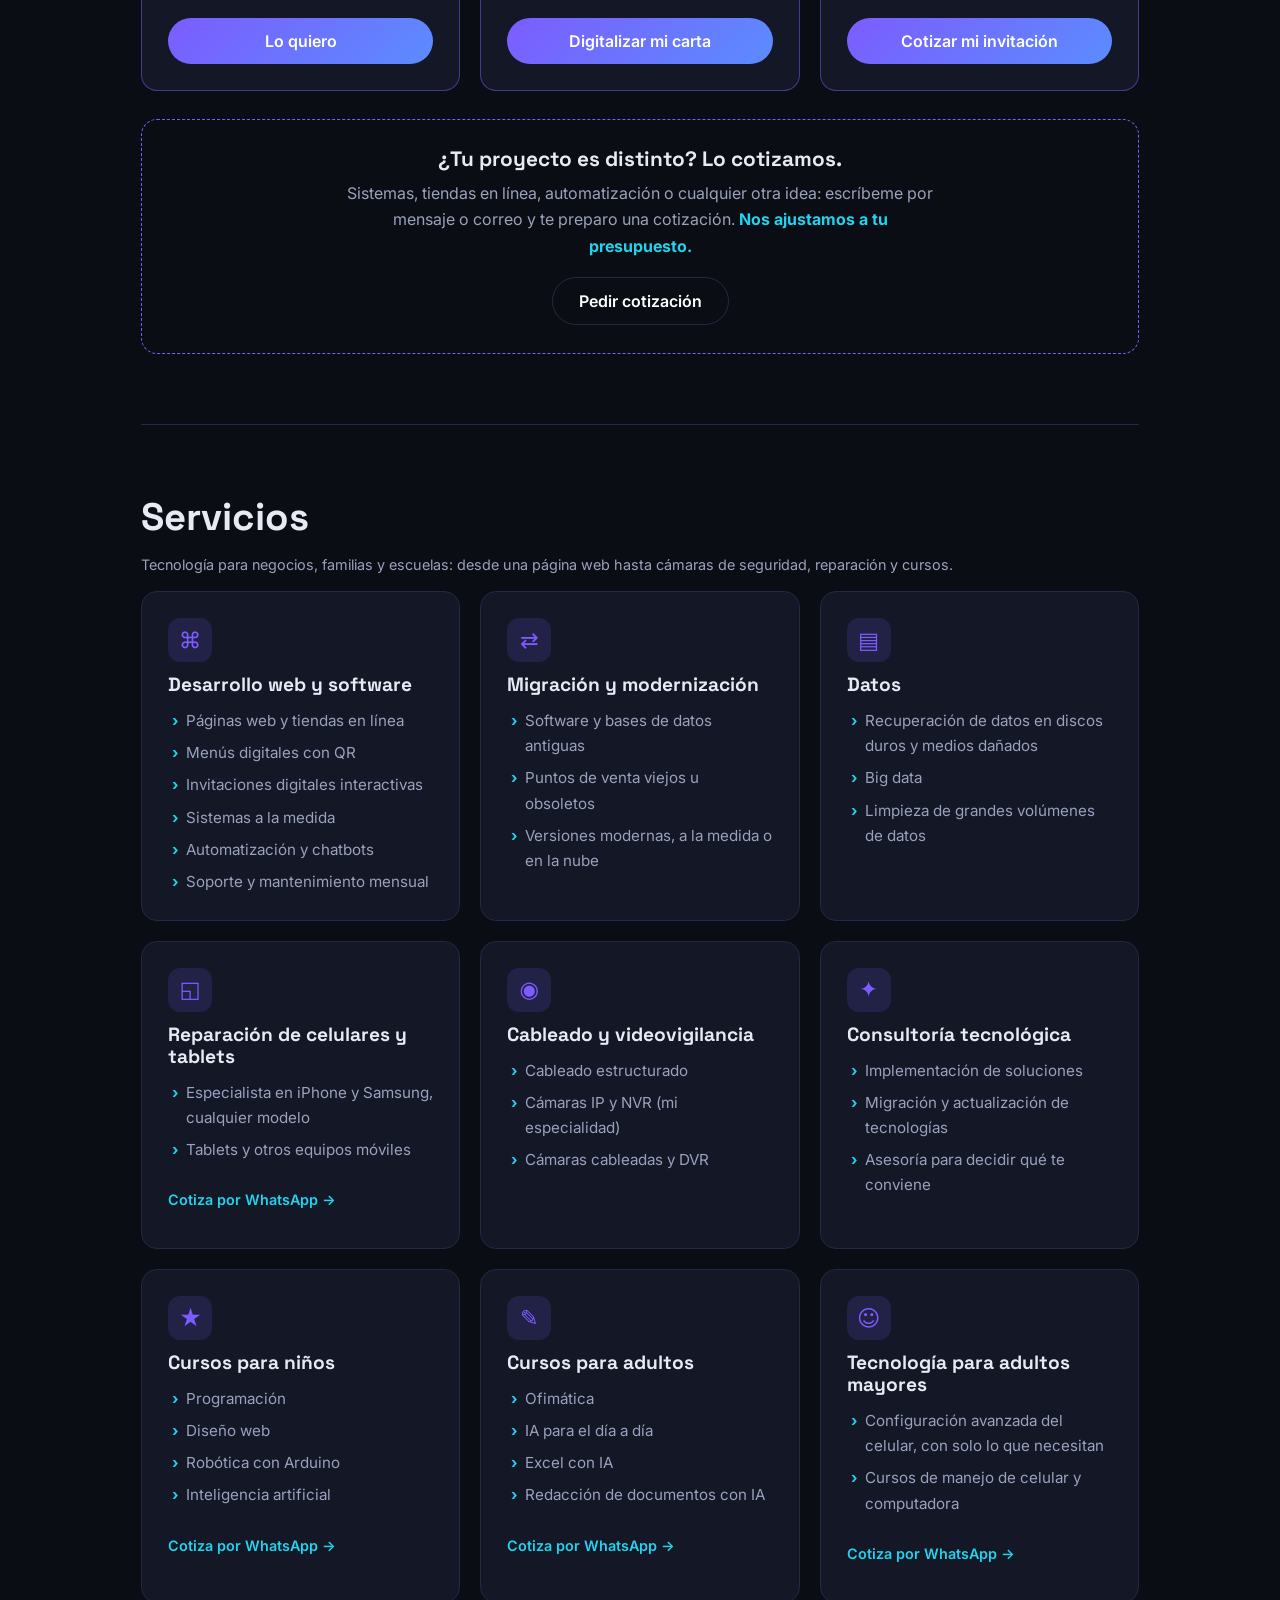
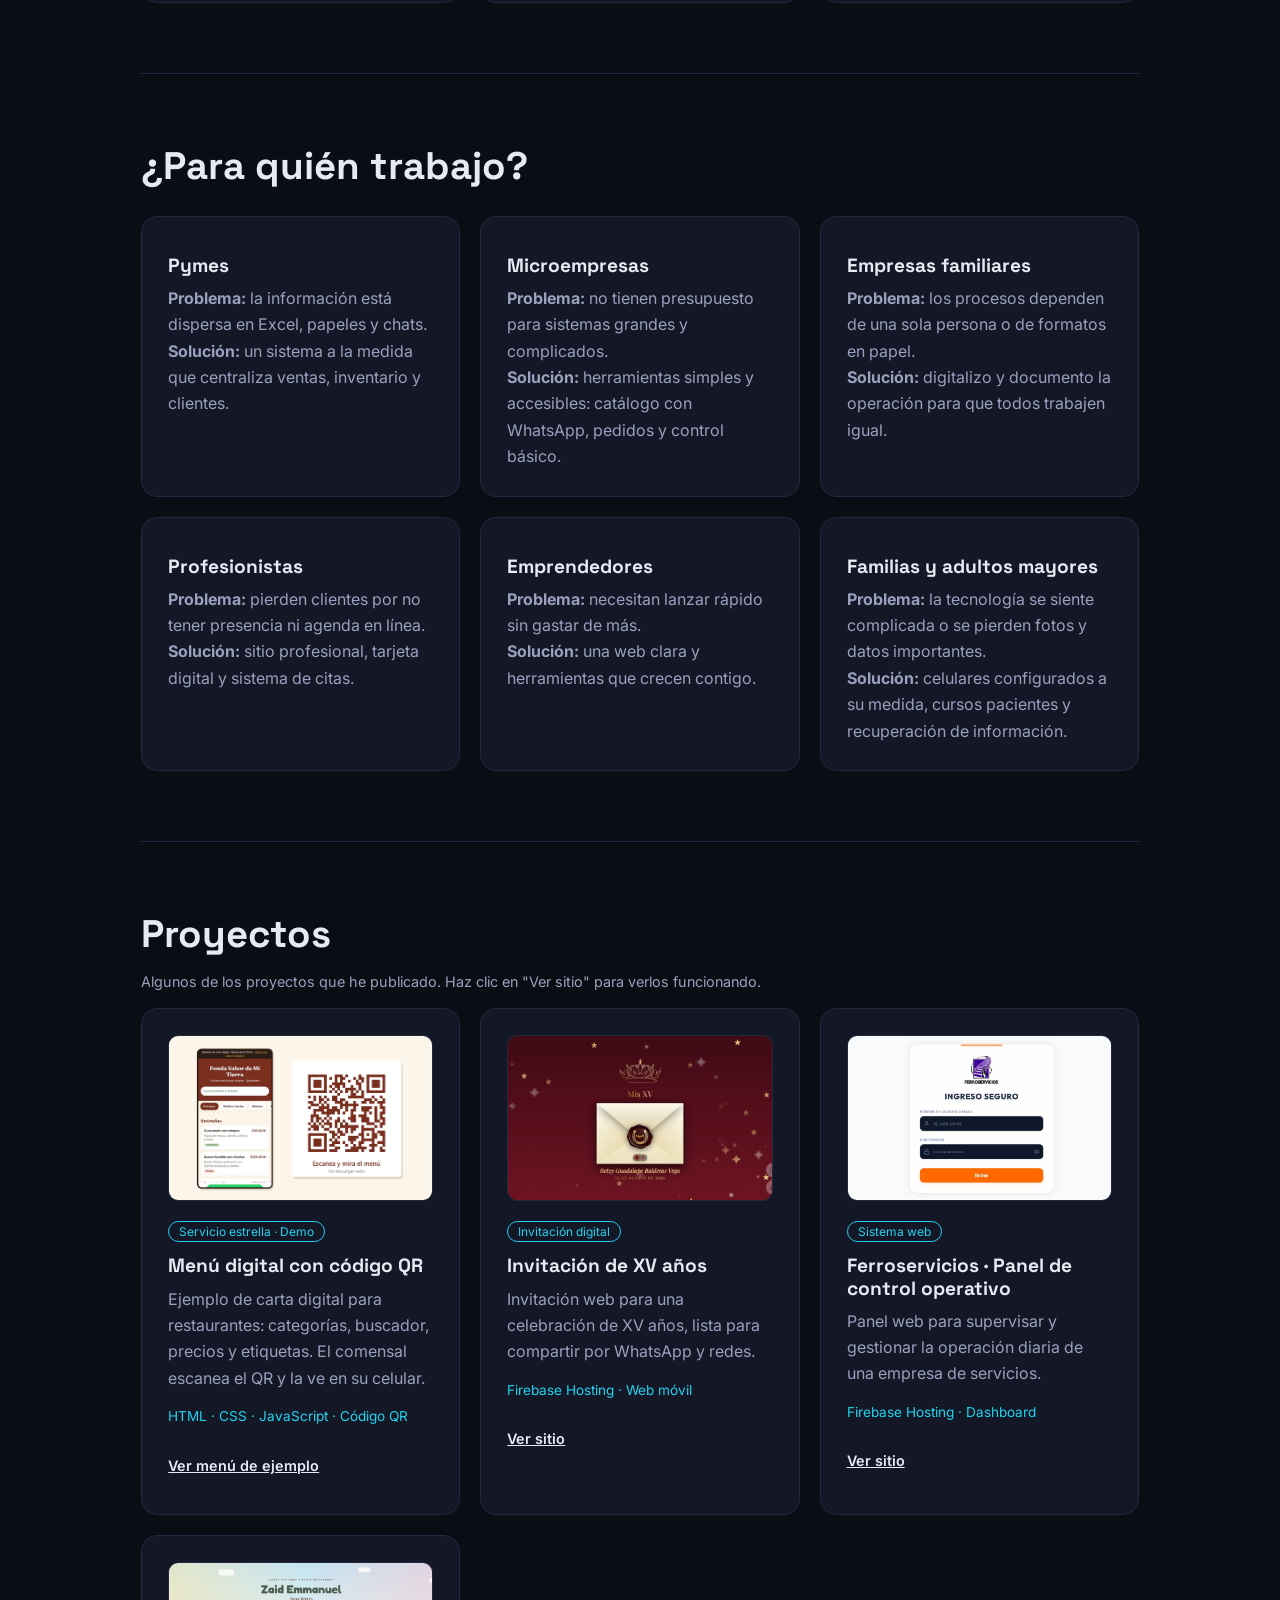
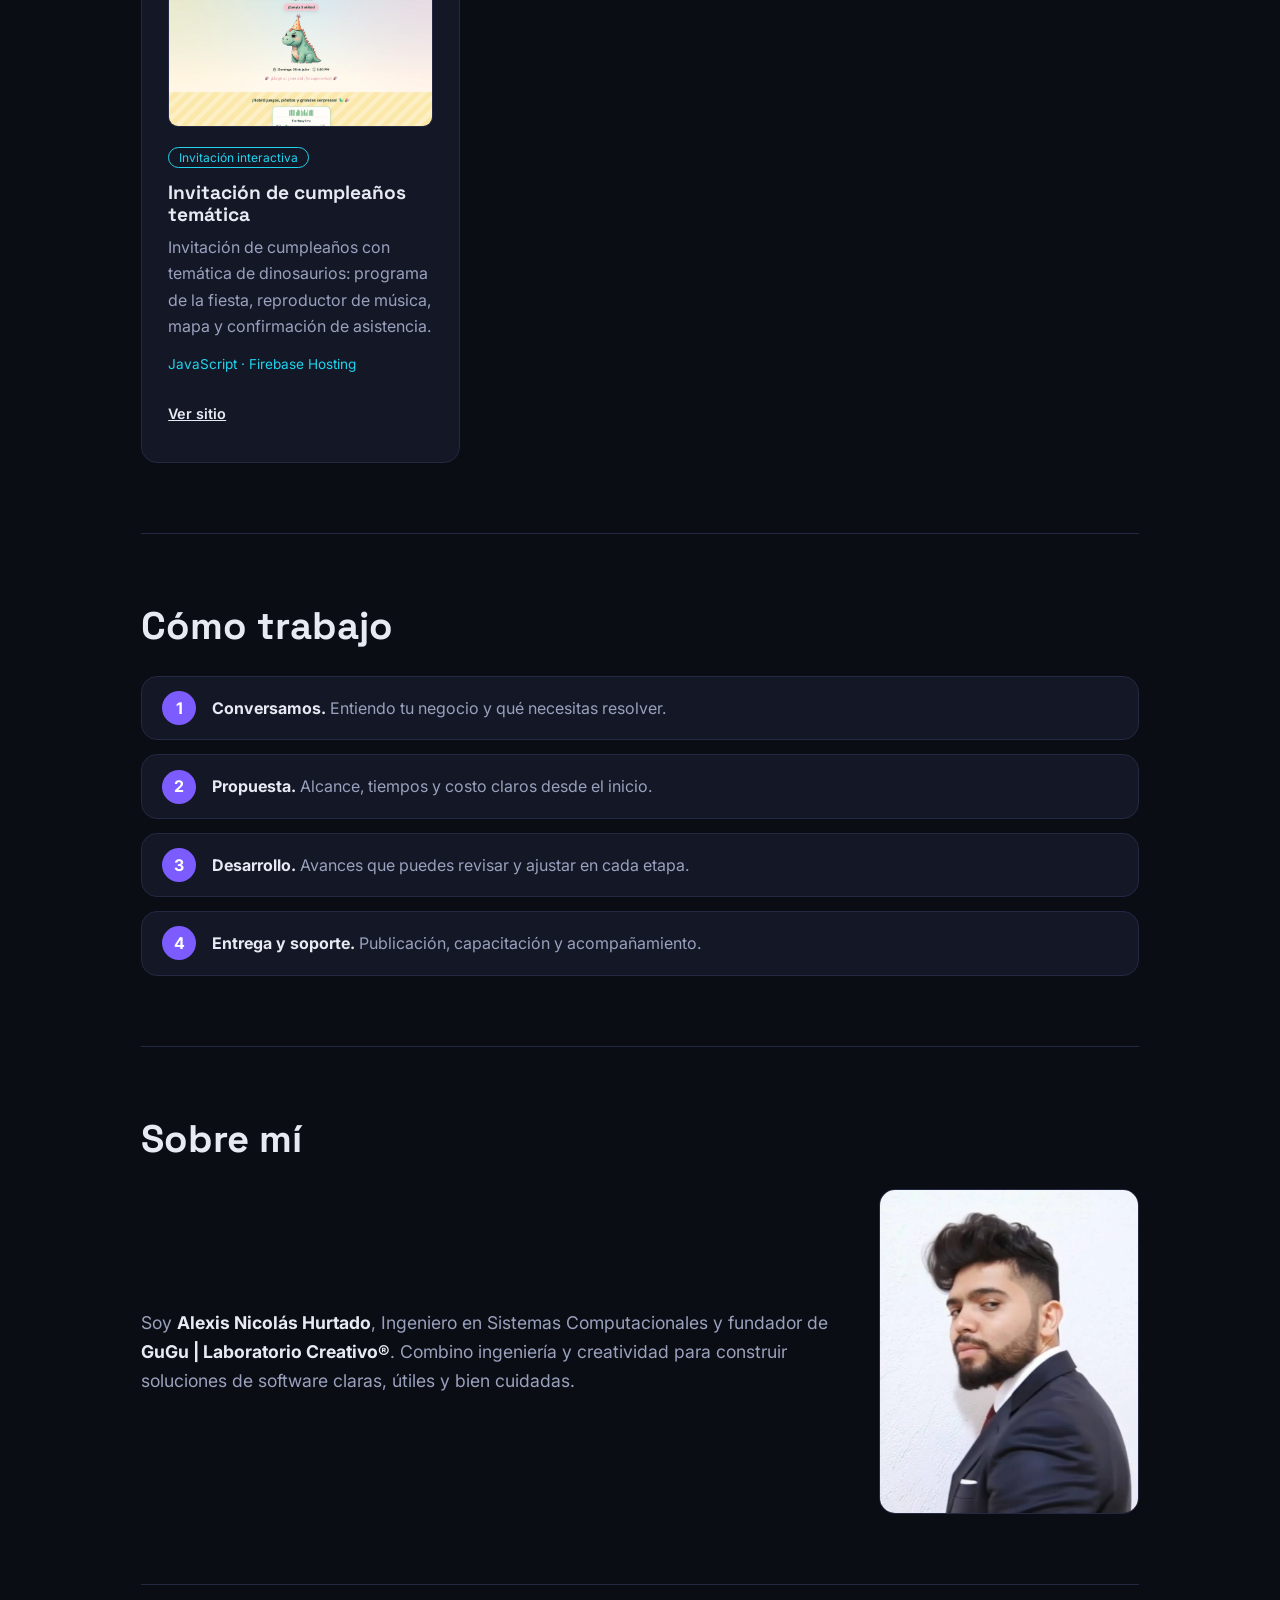
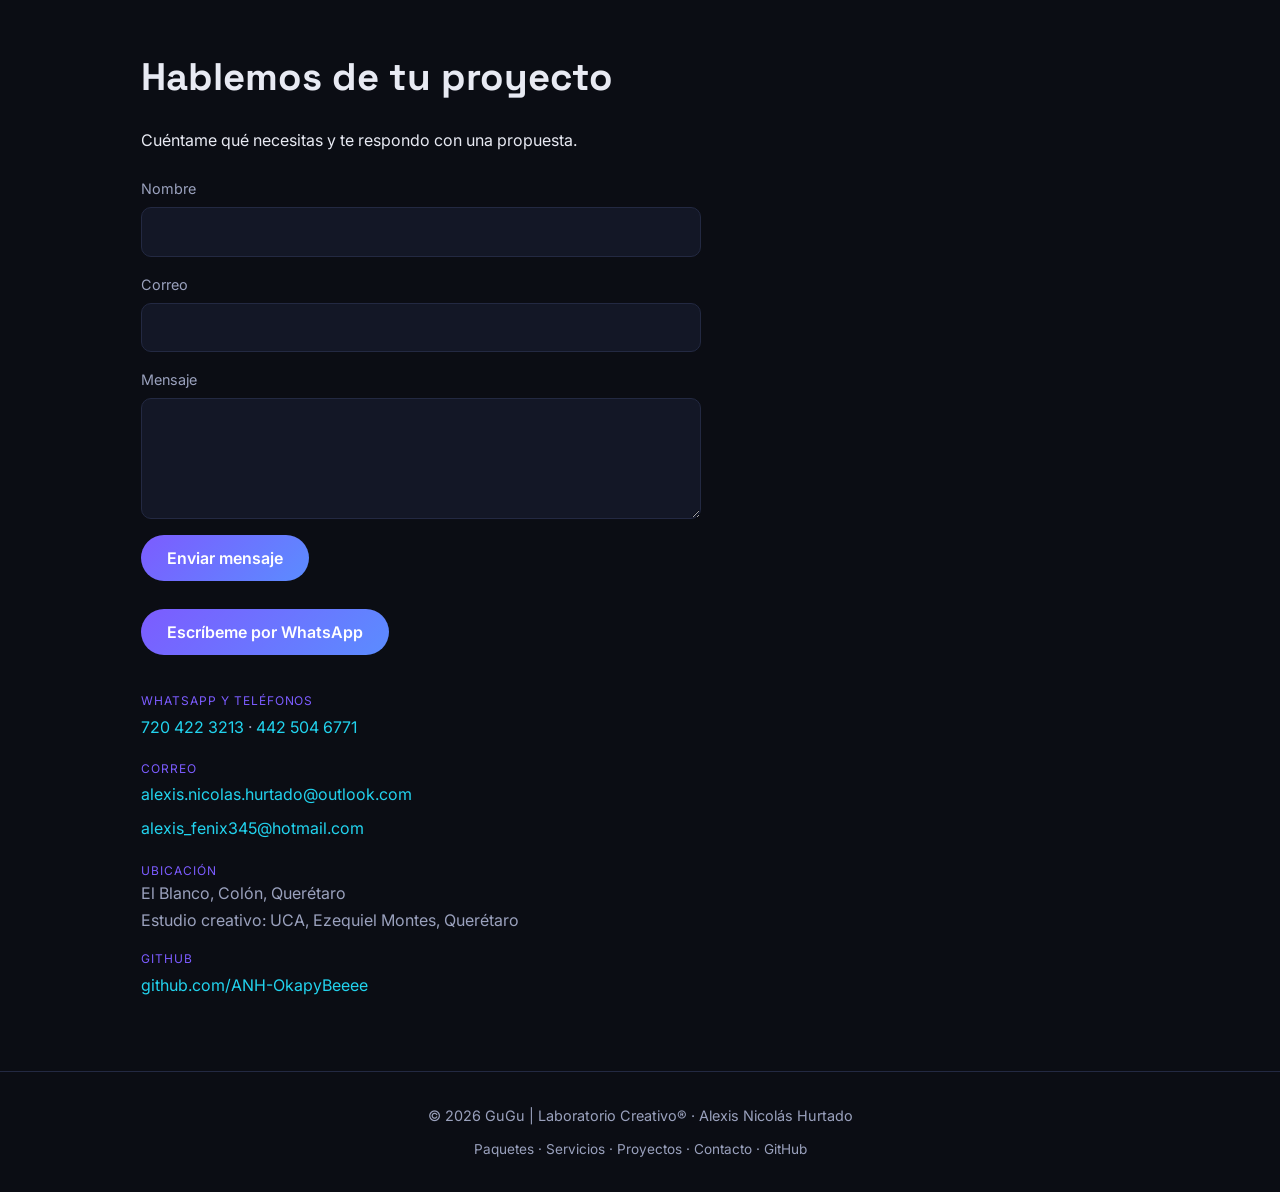
==== commit adda78f0: "Proyecto de menu digital con QR en el portafolio" ====
--- a/public/index.html
+++ b/public/index.html
@@ -275,6 +275,14 @@
       <p class="note">Algunos de los proyectos que he publicado. Haz clic en "Ver sitio" para verlos funcionando.</p>
       <div class="grid">
         <article class="card project">
+          <img class="thumb" src="img/proyecto-menu-qr.jpg" alt="Menú digital de un restaurante visto en el celular junto a su código QR" width="1200" height="750" loading="lazy">
+          <span class="tag">Servicio estrella · Demo</span>
+          <h3>Menú digital con código QR</h3>
+          <p>Ejemplo de carta digital para restaurantes: categorías, buscador, precios y etiquetas. El comensal escanea el QR y la ve en su celular.</p>
+          <p class="tech">HTML · CSS · JavaScript · Código QR</p>
+          <div class="links"><a href="demo/menu/" target="_blank" rel="noopener">Ver menú de ejemplo</a></div>
+        </article>
+        <article class="card project">
           <img class="thumb" src="img/proyecto-invitacion-xv.jpg" alt="Invitación digital de XV años con sobre y sello dorado" width="800" height="450" loading="lazy">
           <span class="tag">Invitación digital</span>
           <h3>Invitación de XV años</h3>
